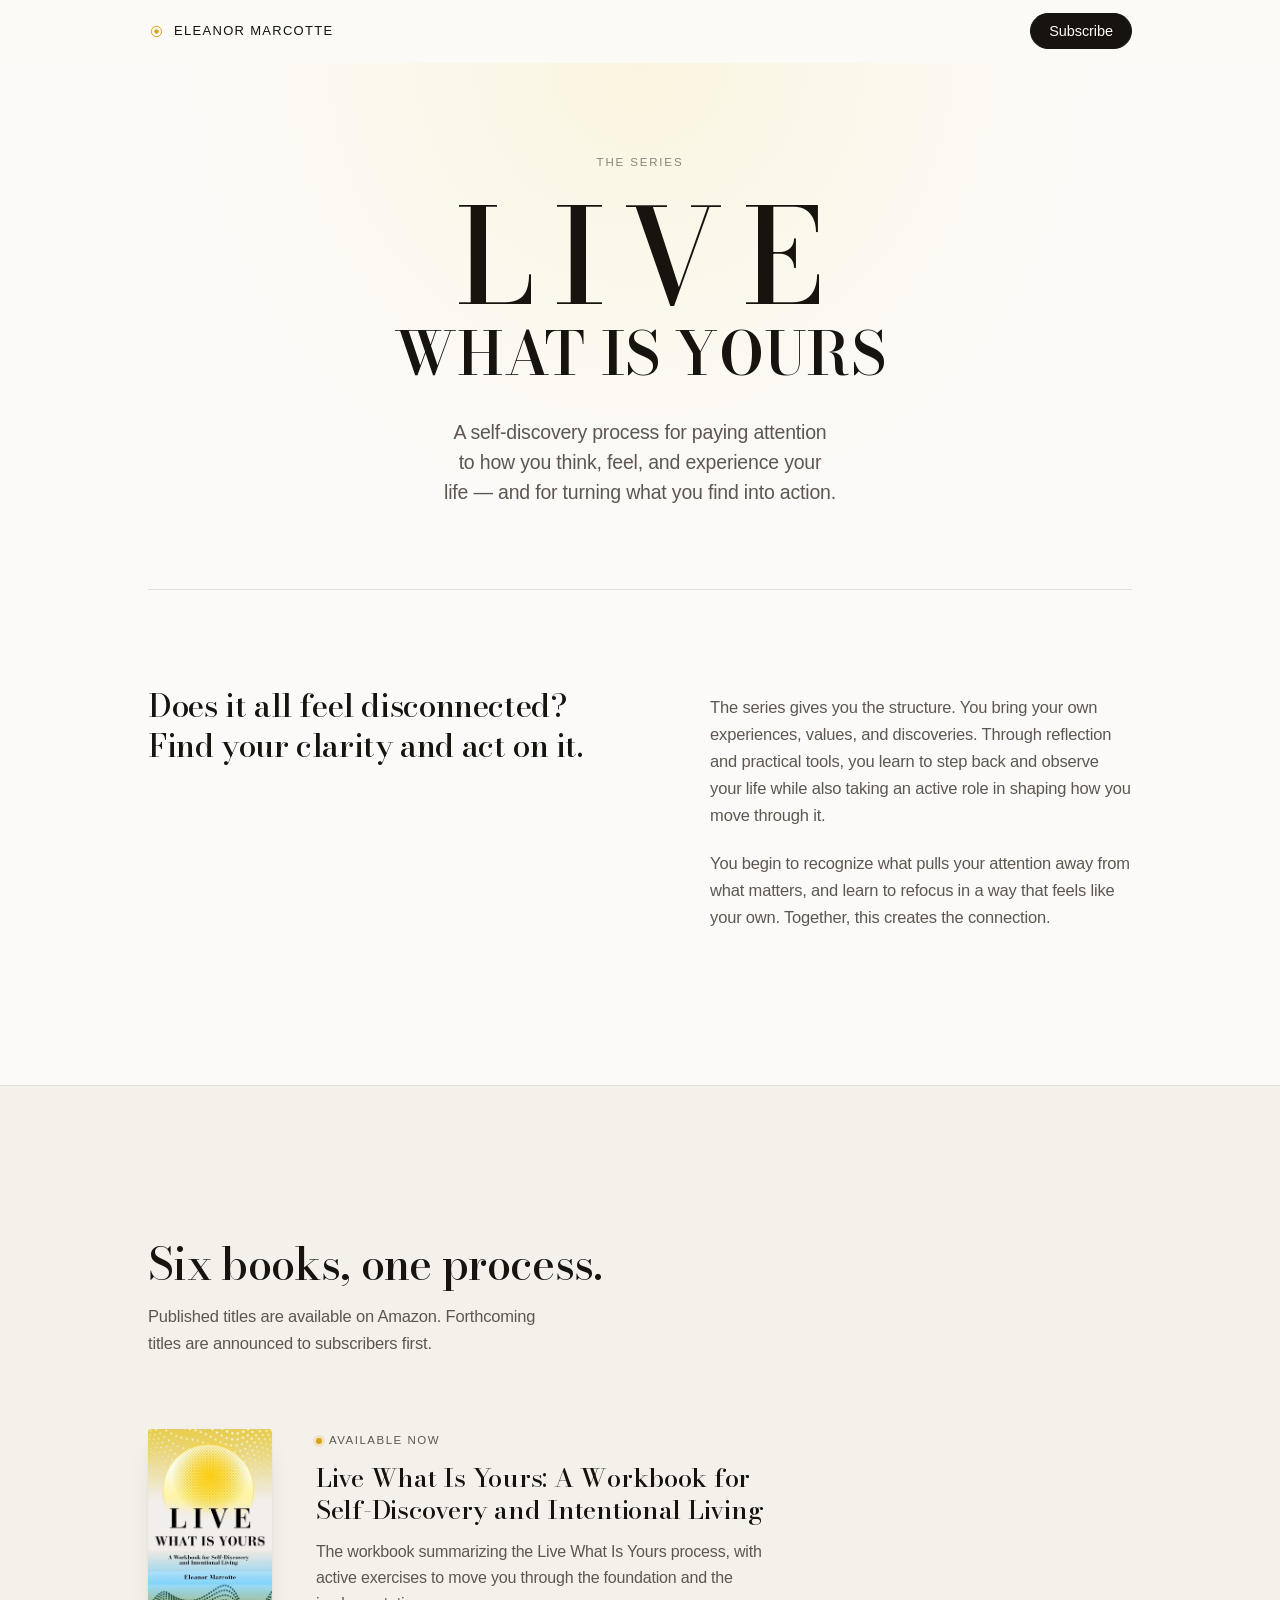
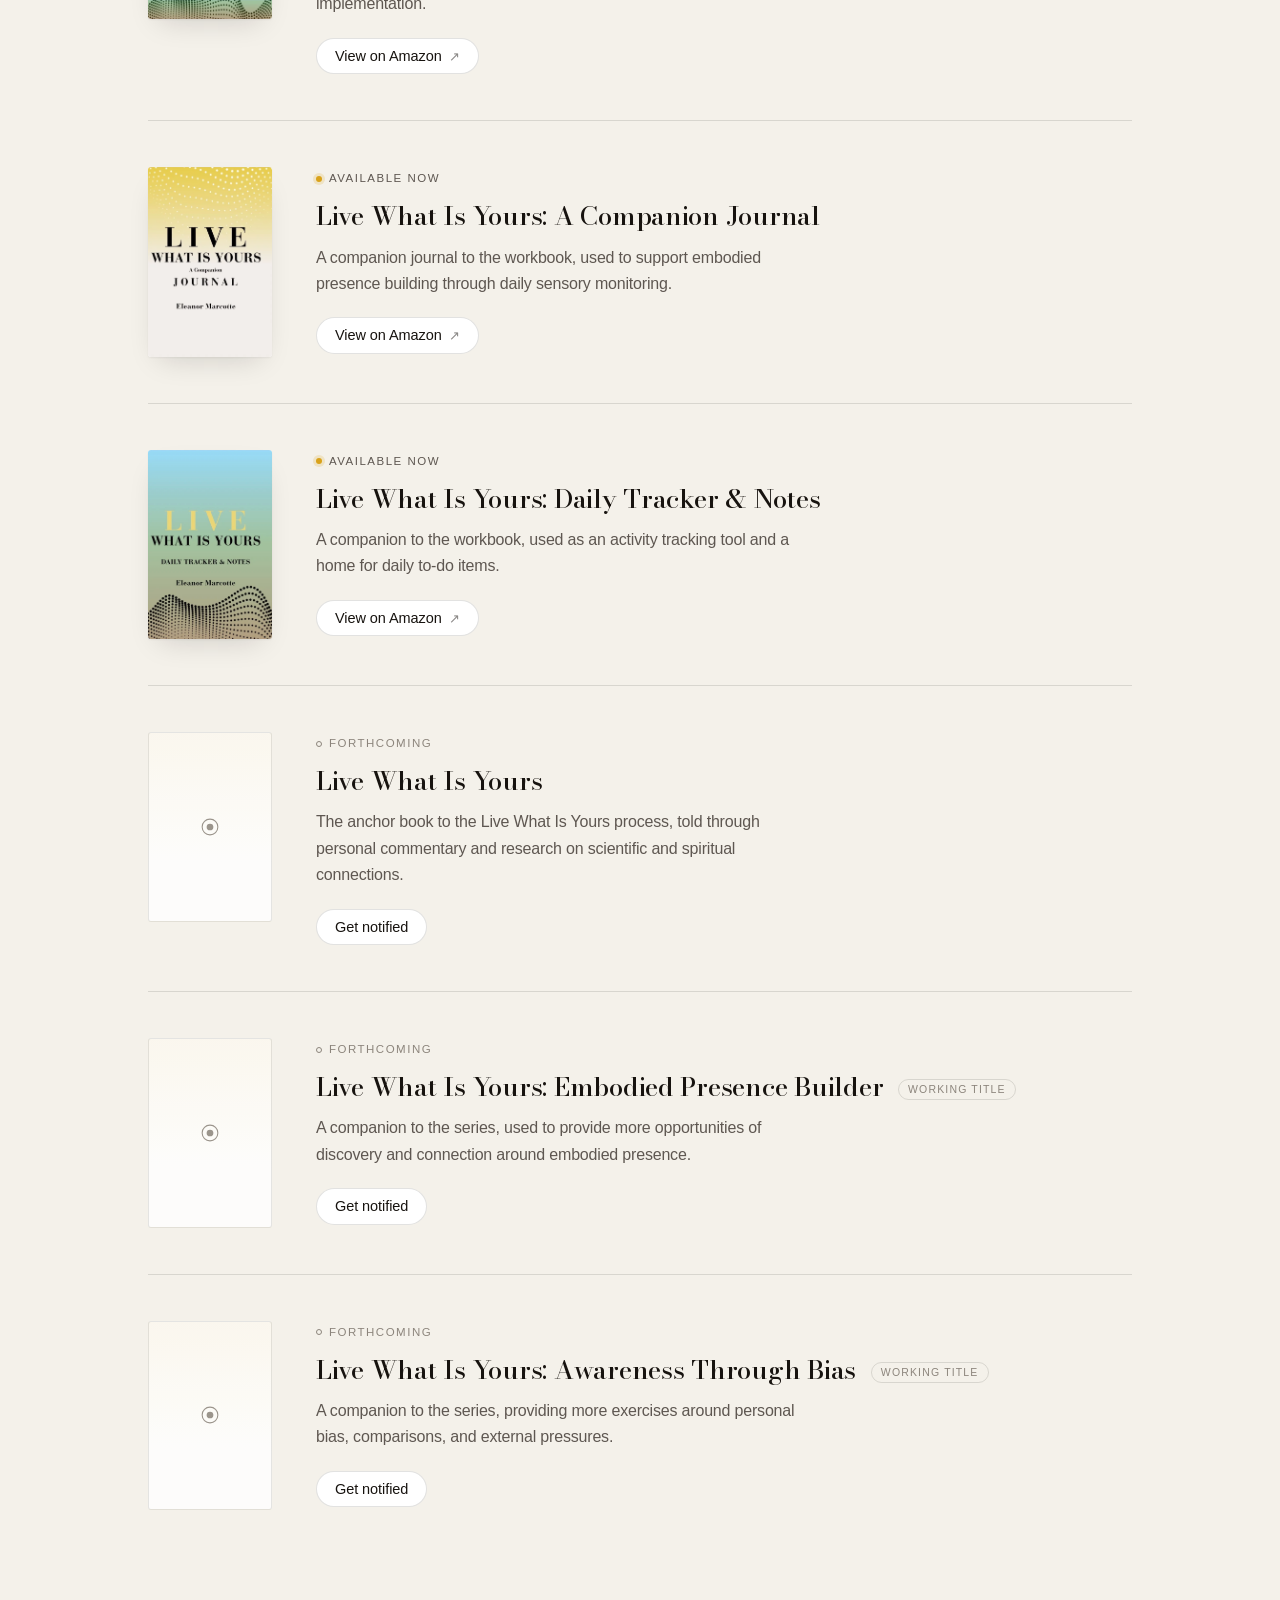
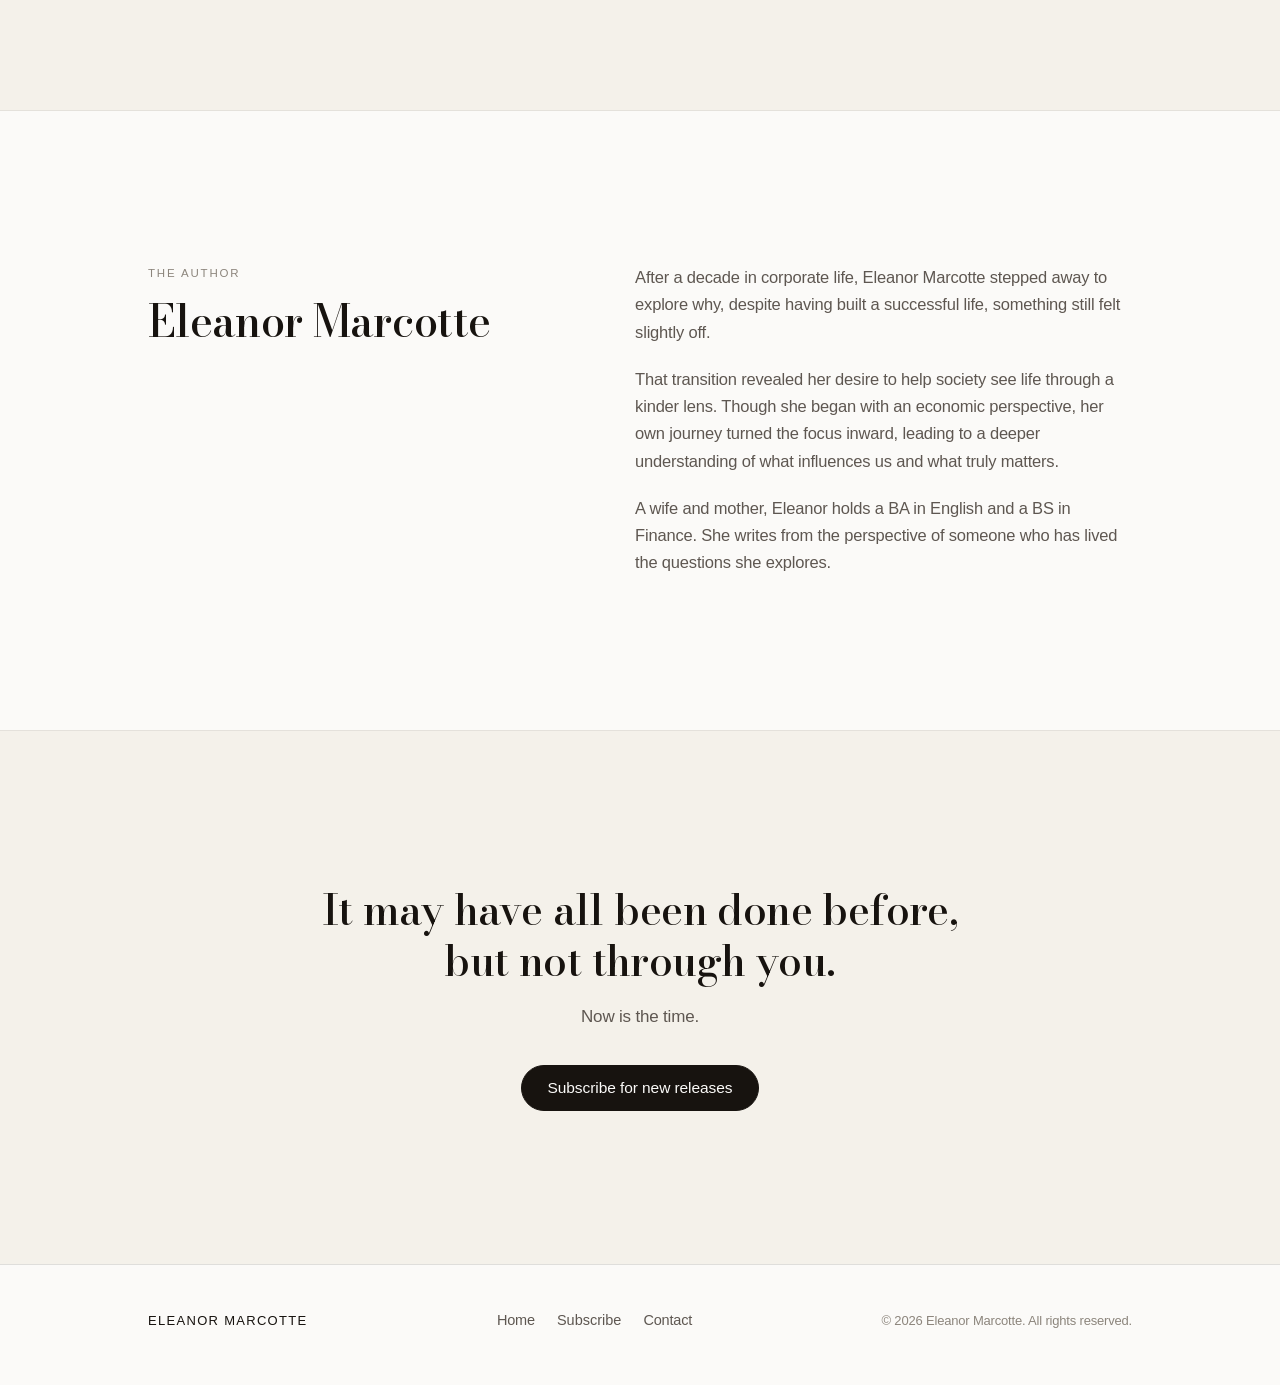
==== books.html @ 742af744 "Add files via upload" ====
<!DOCTYPE html>
<html lang="en">
<head>
<script>document.documentElement.classList.add('js');</script>
<meta charset="utf-8">
<meta name="viewport" content="width=device-width, initial-scale=1, viewport-fit=cover">
<title>Live What Is Yours — Eleanor Marcotte</title>
<meta name="description" content="Live What Is Yours is a self-discovery series by Eleanor Marcotte — a workbook, a companion journal, a daily tracker, and the books still to come.">
<link rel="canonical" href="https://example.com/books.html">

<meta property="og:type" content="book">
<meta property="og:title" content="Live What Is Yours — Eleanor Marcotte">
<meta property="og:description" content="A self-discovery series for paying attention to how you think, feel, and experience your life — and turning what you find into action.">
<meta property="og:image" content="assets/img/og.jpg">
<meta property="og:url" content="https://example.com/books.html">
<meta name="twitter:card" content="summary_large_image">

<link rel="icon" href="assets/img/favicon.svg" type="image/svg+xml">
<link rel="apple-touch-icon" href="assets/img/apple-touch-icon.png">
<meta name="theme-color" content="#FBFAF8" media="(prefers-color-scheme: light)">
<meta name="theme-color" content="#131211" media="(prefers-color-scheme: dark)">

<link rel="preload" href="assets/fonts/bodoni-moda-latin.woff2" as="font" type="font/woff2" crossorigin>
<link rel="stylesheet" href="assets/css/styles.css">
</head>
<body>

<a class="skip" href="#main">Skip to content</a>

<header class="site-header" id="siteHeader">
  <div class="wrap header-inner">
    <a class="brand" href="index.html">
      <span class="brand-mark" aria-hidden="true">
        <svg viewBox="0 0 24 24" fill="none"><circle cx="12" cy="12" r="7.25" stroke="currentColor" stroke-width="1.4"/><circle cx="12" cy="12" r="3.1" fill="currentColor"/></svg>
      </span>
      <span class="brand-name">Eleanor Marcotte</span>
    </a>
    <nav class="header-nav" aria-label="Primary">
      <button class="btn btn-sm btn-solid" type="button" data-subscribe-open>Subscribe</button>
    </nav>
  </div>
</header>

<main id="main">

  <!-- ───────────────────────── Series masthead ───────────────────────── -->
  <section class="series-head">
    <div class="wrap">
      <p class="eyebrow rise">The Series</p>

      <h1 class="wordmark rise" style="--d:.06s">
        <span class="wordmark-1">Live</span>
        <span class="wordmark-2">What Is Yours</span>
      </h1>

      <p class="lede rise" style="--d:.12s">
        A self-discovery process for paying attention to how you think, feel, and
        experience your life — and for turning what you find into action.
      </p>
    </div>
  </section>

  <!-- ───────────────────────── Statement ───────────────────────── -->
  <section class="statement">
    <div class="wrap">
      <div class="rule reveal" aria-hidden="true"></div>
      <p class="statement-lead reveal" style="--d:.06s">
        Does it all feel disconnected?<br>Find your clarity and act on it.
      </p>
      <div class="statement-body reveal" style="--d:.12s">
        <p>
          The series gives you the structure. You bring your own experiences, values,
          and discoveries. Through reflection and practical tools, you learn to step
          back and observe your life while also taking an active role in shaping how
          you move through it.
        </p>
        <p>
          You begin to recognize what pulls your attention away from what matters, and
          learn to refocus in a way that feels like your own. Together, this creates
          the connection.
        </p>
      </div>
    </div>
  </section>

  <!-- ───────────────────────── Books ───────────────────────── -->
  <section class="books" id="books" aria-labelledby="booksTitle">
    <div class="wrap">
      <header class="section-head reveal">
        <h2 class="section-title" id="booksTitle">Six books, one process.</h2>
        <p class="section-sub">Published titles are available on Amazon. Forthcoming titles are announced to subscribers first.</p>
      </header>

      <ol class="book-list">

        <!-- 1 — Workbook (published) -->
        <li class="book reveal">
          <picture class="book-cover">
            <source srcset="assets/img/workbook.webp" type="image/webp">
            <img src="assets/img/workbook.jpg" width="519" height="793" loading="lazy" decoding="async"
                 alt="Cover of Live What Is Yours: A Workbook for Self-Discovery and Intentional Living by Eleanor Marcotte">
          </picture>
          <div class="book-body">
            <p class="status status--live"><span class="dot" aria-hidden="true"></span>Available now</p>
            <h3 class="book-title">Live What Is Yours: A&nbsp;Workbook for Self-Discovery and Intentional Living</h3>
            <p class="book-desc">The workbook summarizing the Live What Is Yours process, with active exercises to move you through the foundation and the implementation.</p>
            <div class="book-actions">
              <!-- AMAZON-LINK: replace with the workbook's Amazon URL -->
              <a class="btn btn-outline btn-sm" href="https://www.amazon.com/dp/REPLACE_WITH_ASIN" target="_blank" rel="noopener">
                View on Amazon <span class="ext" aria-hidden="true">↗</span>
              </a>
            </div>
          </div>
        </li>

        <!-- 2 — Companion Journal (published) -->
        <li class="book reveal">
          <picture class="book-cover">
            <source srcset="assets/img/journal.webp" type="image/webp">
            <img src="assets/img/journal.jpg" width="519" height="793" loading="lazy" decoding="async"
                 alt="Cover of Live What Is Yours: A Companion Journal by Eleanor Marcotte">
          </picture>
          <div class="book-body">
            <p class="status status--live"><span class="dot" aria-hidden="true"></span>Available now</p>
            <h3 class="book-title">Live What Is Yours: A&nbsp;Companion Journal</h3>
            <p class="book-desc">A companion journal to the workbook, used to support embodied presence building through daily sensory monitoring.</p>
            <div class="book-actions">
              <!-- AMAZON-LINK: replace with the journal's Amazon URL -->
              <a class="btn btn-outline btn-sm" href="https://www.amazon.com/dp/REPLACE_WITH_ASIN" target="_blank" rel="noopener">
                View on Amazon <span class="ext" aria-hidden="true">↗</span>
              </a>
            </div>
          </div>
        </li>

        <!-- 3 — Daily Tracker & Notes (published) -->
        <li class="book reveal">
          <picture class="book-cover">
            <source srcset="assets/img/tracker.webp" type="image/webp">
            <img src="assets/img/tracker.jpg" width="519" height="793" loading="lazy" decoding="async"
                 alt="Cover of Live What Is Yours: Daily Tracker &amp; Notes by Eleanor Marcotte">
          </picture>
          <div class="book-body">
            <p class="status status--live"><span class="dot" aria-hidden="true"></span>Available now</p>
            <h3 class="book-title">Live What Is Yours: Daily Tracker &amp; Notes</h3>
            <p class="book-desc">A companion to the workbook, used as an activity tracking tool and a home for daily to-do items.</p>
            <div class="book-actions">
              <!-- AMAZON-LINK: replace with the tracker's Amazon URL -->
              <a class="btn btn-outline btn-sm" href="https://www.amazon.com/dp/REPLACE_WITH_ASIN" target="_blank" rel="noopener">
                View on Amazon <span class="ext" aria-hidden="true">↗</span>
              </a>
            </div>
          </div>
        </li>

        <!-- 4 — Anchor book (forthcoming) -->
        <li class="book reveal">
          <div class="book-cover book-cover--placeholder" aria-hidden="true">
            <svg viewBox="0 0 24 24" fill="none"><circle cx="12" cy="12" r="7.25" stroke="currentColor" stroke-width="1"/><circle cx="12" cy="12" r="3.1" fill="currentColor"/></svg>
          </div>
          <div class="book-body">
            <p class="status status--soon"><span class="dot" aria-hidden="true"></span>Forthcoming</p>
            <h3 class="book-title">Live What Is Yours</h3>
            <p class="book-desc">The anchor book to the Live What Is Yours process, told through personal commentary and research on scientific and spiritual connections.</p>
            <div class="book-actions">
              <button class="btn btn-outline btn-sm" type="button" data-subscribe-open>Get notified</button>
            </div>
          </div>
        </li>

        <!-- 5 — Embodied Presence Builder (forthcoming) -->
        <li class="book reveal">
          <div class="book-cover book-cover--placeholder" aria-hidden="true">
            <svg viewBox="0 0 24 24" fill="none"><circle cx="12" cy="12" r="7.25" stroke="currentColor" stroke-width="1"/><circle cx="12" cy="12" r="3.1" fill="currentColor"/></svg>
          </div>
          <div class="book-body">
            <p class="status status--soon"><span class="dot" aria-hidden="true"></span>Forthcoming</p>
            <h3 class="book-title">Live What Is Yours: Embodied Presence Builder <span class="tag">Working title</span></h3>
            <p class="book-desc">A companion to the series, used to provide more opportunities of discovery and connection around embodied presence.</p>
            <div class="book-actions">
              <button class="btn btn-outline btn-sm" type="button" data-subscribe-open>Get notified</button>
            </div>
          </div>
        </li>

        <!-- 6 — Awareness Through Bias (forthcoming) -->
        <li class="book reveal">
          <div class="book-cover book-cover--placeholder" aria-hidden="true">
            <svg viewBox="0 0 24 24" fill="none"><circle cx="12" cy="12" r="7.25" stroke="currentColor" stroke-width="1"/><circle cx="12" cy="12" r="3.1" fill="currentColor"/></svg>
          </div>
          <div class="book-body">
            <p class="status status--soon"><span class="dot" aria-hidden="true"></span>Forthcoming</p>
            <h3 class="book-title">Live What Is Yours: Awareness Through Bias <span class="tag">Working title</span></h3>
            <p class="book-desc">A companion to the series, providing more exercises around personal bias, comparisons, and external pressures.</p>
            <div class="book-actions">
              <button class="btn btn-outline btn-sm" type="button" data-subscribe-open>Get notified</button>
            </div>
          </div>
        </li>

      </ol>
    </div>
  </section>

  <!-- ───────────────────────── About ───────────────────────── -->
  <section class="about" aria-labelledby="aboutTitle">
    <div class="wrap">
      <div class="about-grid">
        <div class="about-label reveal">
          <p class="eyebrow">The Author</p>
          <h2 class="section-title" id="aboutTitle">Eleanor Marcotte</h2>
        </div>
        <div class="about-body reveal" style="--d:.06s">
          <p>
            After a decade in corporate life, Eleanor Marcotte stepped away to explore why,
            despite having built a successful life, something still felt slightly off.
          </p>
          <p>
            That transition revealed her desire to help society see life through a kinder lens.
            Though she began with an economic perspective, her own journey turned the focus
            inward, leading to a deeper understanding of what influences us and what truly matters.
          </p>
          <p>
            A wife and mother, Eleanor holds a BA in English and a BS in Finance. She writes from
            the perspective of someone who has lived the questions she explores.
          </p>
        </div>
      </div>
    </div>
  </section>

  <!-- ───────────────────────── Closing ───────────────────────── -->
  <section class="closing">
    <div class="wrap">
      <p class="closing-quote reveal">
        It may have all been done before,<br>but not through you.
      </p>
      <p class="closing-sub reveal" style="--d:.06s">Now is the time.</p>
      <div class="reveal" style="--d:.12s">
        <button class="btn btn-solid" type="button" data-subscribe-open>Subscribe for new releases</button>
      </div>
    </div>
  </section>
</main>

<footer class="site-footer">
  <div class="wrap footer-inner">
    <p class="footer-brand">Eleanor&nbsp;Marcotte</p>
    <nav class="footer-nav" aria-label="Footer">
      <a href="index.html">Home</a>
      <button type="button" data-subscribe-open>Subscribe</button>
      <!-- CONTACT: replace with the real address, or delete this line -->
      <a href="mailto:hello@eleanormarcotte.com">Contact</a>
    </nav>
    <p class="footer-legal">© <span data-year>2026</span> Eleanor Marcotte. All rights reserved.</p>
  </div>
</footer>

<!-- ───────────────────────── Subscribe dialog ───────────────────────── -->
<dialog class="modal" id="subscribeModal" aria-labelledby="subTitle">
  <div class="modal-card">
    <button class="modal-close" type="button" data-subscribe-close aria-label="Close">
      <svg viewBox="0 0 24 24" fill="none" aria-hidden="true"><path d="M6 6l12 12M18 6L6 18" stroke="currentColor" stroke-width="1.5" stroke-linecap="round"/></svg>
    </button>

    <div class="modal-body" data-state="form">
      <span class="modal-mark" aria-hidden="true">
        <svg viewBox="0 0 24 24" fill="none"><circle cx="12" cy="12" r="7.25" stroke="currentColor" stroke-width="1.2"/><circle cx="12" cy="12" r="3.1" fill="currentColor"/></svg>
      </span>
      <h2 class="modal-title" id="subTitle">Stay close to the work.</h2>
      <p class="modal-text">Occasional notes on new releases. Nothing else.</p>

      <form class="sub-form" id="subForm" novalidate>
        <label class="sr-only" for="subEmail">Email address</label>
        <input class="field" id="subEmail" name="email" type="email" inputmode="email"
               autocomplete="email" placeholder="you@example.com" required>
        <!-- honeypot -->
        <input class="hp" type="text" name="_gotcha" tabindex="-1" autocomplete="off" aria-hidden="true">
        <button class="btn btn-solid btn-block" type="submit" id="subSubmit">Subscribe</button>
        <p class="form-msg" id="subMsg" role="status" aria-live="polite"></p>
      </form>

      <p class="modal-fine">Unsubscribe anytime. Your address is never shared.</p>
    </div>

    <div class="modal-done" data-state="done" hidden>
      <span class="modal-mark modal-mark--done" aria-hidden="true">
        <svg viewBox="0 0 24 24" fill="none"><path d="M5 12.5l4.5 4.5L19 7.5" stroke="currentColor" stroke-width="1.6" stroke-linecap="round" stroke-linejoin="round"/></svg>
      </span>
      <h2 class="modal-title">You're on the list.</h2>
      <p class="modal-text">Thank you. You'll hear from Eleanor when there's something worth saying.</p>
      <button class="btn btn-ghost btn-block" type="button" data-subscribe-close>Close</button>
    </div>
  </div>
</dialog>

<script src="assets/js/main.js" defer></script>
</body>
</html>
---- assets/css/styles.css ----
/* ==========================================================================
   Eleanor Marcotte — Live What Is Yours
   ========================================================================== */

/* Bodoni Moda (variable, opsz 6–96 / wght 400–900) — self-hosted.
   Source: Google Fonts, SIL Open Font License 1.1. */
@font-face{
  font-family:"Bodoni Moda";
  font-style:normal;
  font-weight:400 600;
  font-display:swap;
  src:url("../fonts/bodoni-moda-latin.woff2") format("woff2");
  unicode-range:U+0000-00FF,U+0131,U+0152-0153,U+02BB-02BC,U+02C6,U+02DA,U+02DC,
                U+0304,U+0308,U+0329,U+2000-206F,U+20AC,U+2122,U+2191,U+2193,
                U+2212,U+2215,U+FEFF,U+FFFD;
}
@font-face{
  font-family:"Bodoni Moda";
  font-style:normal;
  font-weight:400 600;
  font-display:swap;
  src:url("../fonts/bodoni-moda-latin-ext.woff2") format("woff2");
  unicode-range:U+0100-02BA,U+02BD-02C5,U+02C7-02CC,U+02CE-02D7,U+02DD-02FF,
                U+0304,U+0308,U+0329,U+1D00-1DBF,U+1E00-1E9F,U+1EF2-1EFF,U+2020,
                U+20A0-20AB,U+20AD-20C0,U+2113,U+2C60-2C7F,U+A720-A7FF;
}

:root{
  --paper:      #FBFAF8;
  --paper-2:    #F4F1EA;
  --surface:    #FFFFFF;
  --ink:        #17130F;
  --ink-2:      #5E5751;
  --ink-3:      #8C857C;
  --line:       rgba(23,19,15,.12);
  --line-soft:  rgba(23,19,15,.07);
  --sun:        #D9A21A;   /* UI accent — darkened for contrast on cream */
  --sun-core:   #FECC06;   /* the bright yellow at the centre of the cover's sun */
  --sun-soft:   #F2DFA6;
  --horizon:    rgba(23,19,15,.32);
  --shadow:     0 1px 2px rgba(23,19,15,.05), 0 12px 28px -12px rgba(23,19,15,.18);
  --shadow-lg:  0 1px 2px rgba(23,19,15,.06), 0 28px 60px -20px rgba(23,19,15,.30);

  --serif: "Bodoni Moda", "Didot", "Bodoni MT", "Playfair Display", Georgia, serif;
  --sans: -apple-system, BlinkMacSystemFont, "SF Pro Text", "Segoe UI", Inter,
          Roboto, "Helvetica Neue", Arial, sans-serif;

  --wrap: 1080px;
  --gut: clamp(22px, 5vw, 48px);
  --sec: clamp(84px, 12vw, 164px);
  --ease: cubic-bezier(.22,.61,.36,1);

  color-scheme: light;
}

@media (prefers-color-scheme: dark){
  :root{
    --paper:     #131211;
    --paper-2:   #1A1817;
    --surface:   #1C1A18;
    --ink:       #F3EFE9;
    --ink-2:     #ADA69D;
    --ink-3:     #837B72;
    --line:      rgba(243,239,233,.14);
    --line-soft: rgba(243,239,233,.08);
    --sun:       #EAC15C;
    --sun-core:  #FECC06;
    --sun-soft:  #4A3E22;
    --horizon:   rgba(243,239,233,.30);
    --shadow:    0 1px 2px rgba(0,0,0,.5), 0 12px 28px -12px rgba(0,0,0,.7);
    --shadow-lg: 0 1px 2px rgba(0,0,0,.5), 0 28px 60px -20px rgba(0,0,0,.8);
    color-scheme: dark;
  }
}

/* ── Base ────────────────────────────────────────────────────────────── */

*,*::before,*::after{ box-sizing:border-box; }

html{
  -webkit-text-size-adjust:100%;
  scroll-behavior:smooth;
}

:target,
section[id]{ scroll-margin-top:86px; }

body{
  margin:0;
  background:var(--paper);
  color:var(--ink);
  font-family:var(--sans);
  font-size:17px;
  line-height:1.65;
  letter-spacing:-.011em;
  -webkit-font-smoothing:antialiased;
  -moz-osx-font-smoothing:grayscale;
  text-rendering:optimizeLegibility;
}

h1,h2,h3{ margin:0; font-weight:500; }
p{ margin:0; }
img,svg{ display:block; max-width:100%; }
button{ font:inherit; color:inherit; }

::selection{ background:var(--sun-soft); color:var(--ink); }

a{ color:inherit; }

:where(a,button,input,[tabindex]):focus-visible{
  outline:2px solid var(--ink);
  outline-offset:3px;
  border-radius:6px;
}

.sr-only{
  position:absolute; width:1px; height:1px; padding:0; margin:-1px;
  overflow:hidden; clip:rect(0 0 0 0); white-space:nowrap; border:0;
}

.skip{
  position:absolute; left:-9999px; top:0; z-index:100;
  background:var(--ink); color:var(--paper);
  padding:12px 18px; border-radius:0 0 10px 0; text-decoration:none;
  font-size:14px;
}
.skip:focus{ left:0; }

.wrap{
  width:100%;
  max-width:var(--wrap);
  margin-inline:auto;
  padding-inline:var(--gut);
}

/* ── Shared type ─────────────────────────────────────────────────────── */

/* Bodoni Moda is a variable face. Left on `auto`, its optical-size axis makes
   hairlines vanish at display sizes; pinning opsz keeps the stems as solid as
   they are on the printed covers. */
.wordmark,
.home-name,
.section-title,
.statement-lead,
.book-title,
.closing-quote,
.modal-title{
  font-optical-sizing:none;
  font-variation-settings:"opsz" 16, "wght" 500;
}
.home-name{ font-variation-settings:"opsz" 16, "wght" 600; }
.wordmark-1{ font-variation-settings:"opsz" 16, "wght" 500; }
.wordmark-2{ font-variation-settings:"opsz" 16, "wght" 600; }
.book-title{ font-variation-settings:"opsz" 15, "wght" 500; }

.eyebrow{
  font-size:11.5px;
  letter-spacing:.16em;
  text-transform:uppercase;
  color:var(--ink-3);
  font-weight:500;
}

.section-title{
  font-family:var(--serif);
  font-size:clamp(28px, 4.4vw, 44px);
  line-height:1.12;
  letter-spacing:-.015em;
  font-weight:500;
  margin-top:14px;
}
.section-title:first-child{ margin-top:0; }

.section-sub{
  margin-top:14px;
  color:var(--ink-2);
  max-width:46ch;
  font-size:16.5px;
}

.rule{
  height:1px;
  background:var(--line);
  width:100%;
}

/* ── Buttons ─────────────────────────────────────────────────────────── */

.btn{
  --btn-pad: 14px 26px;
  display:inline-flex;
  align-items:center;
  justify-content:center;
  gap:.5em;
  padding:var(--btn-pad);
  border-radius:999px;
  border:1px solid transparent;
  font-size:15.5px;
  font-weight:500;
  letter-spacing:-.005em;
  line-height:1;
  text-decoration:none;
  cursor:pointer;
  white-space:nowrap;
  background:transparent;
  transition:background .22s var(--ease), color .22s var(--ease),
             border-color .22s var(--ease), transform .22s var(--ease),
             opacity .22s var(--ease);
}
.btn:active{ transform:scale(.978); }

.btn-sm{ --btn-pad: 10px 18px; font-size:14.5px; }
.btn-block{ width:100%; }

.btn-solid{
  background:var(--ink);
  color:var(--paper);
  border-color:var(--ink);
}
.btn-solid:hover{ opacity:.84; }

.btn-ghost{
  color:var(--ink);
  border-color:var(--line);
}
.btn-ghost:hover{ border-color:var(--ink); background:var(--line-soft); }

.btn-outline{
  color:var(--ink);
  border-color:var(--line);
  background:var(--surface);
}
.btn-outline:hover{ border-color:var(--ink); }

.ext{ font-size:.9em; opacity:.5; transition:transform .22s var(--ease); }
.btn-outline:hover .ext{ transform:translate(1px,-1px); opacity:.8; }

/* ── Header ──────────────────────────────────────────────────────────── */

.site-header{
  position:sticky;
  top:0;
  z-index:50;
  background:color-mix(in srgb, var(--paper) 78%, transparent);
  -webkit-backdrop-filter:saturate(180%) blur(20px);
  backdrop-filter:saturate(180%) blur(20px);
  border-bottom:1px solid transparent;
  transition:border-color .3s var(--ease), background .3s var(--ease);
}
.site-header.is-scrolled{ border-bottom-color:var(--line); }

.header-inner{
  height:62px;
  display:flex;
  align-items:center;
  justify-content:space-between;
  gap:18px;
}

.brand{
  display:inline-flex;
  align-items:center;
  gap:9px;
  text-decoration:none;
  color:var(--ink);
}
.brand-mark{ color:var(--sun); width:17px; height:17px; flex:none; }
.brand-mark svg{ width:100%; height:100%; }
.brand-name{
  font-size:13px;
  letter-spacing:.1em;
  text-transform:uppercase;
  font-weight:500;
  white-space:nowrap;
}

.header-nav{
  display:flex;
  align-items:center;
  gap:clamp(14px, 3vw, 28px);
}
.nav-link{
  font-size:14.5px;
  color:var(--ink-2);
  text-decoration:none;
  transition:color .2s var(--ease);
}
.nav-link:hover{ color:var(--ink); }

@media (max-width:479px){
  .header-inner{ height:58px; }
  .brand-name{ font-size:11.5px; letter-spacing:.07em; }
  .brand-mark{ width:15px; height:15px; }
  .header-nav{ gap:14px; }
  .nav-link{ font-size:13.5px; }
  .header-nav .btn-sm{ --btn-pad:9px 15px; font-size:13.5px; }
}

@media (max-width:359px){
  .header-nav .nav-link{ display:none; }   /* the hero CTA still reaches Books */
}

/* ── Home ────────────────────────────────────────────────────────────── */

.page-home,
html:has(.home) body{
  min-height:100svh;
  display:flex;
  flex-direction:column;
}
.home{
  flex:1;
  display:grid;
  place-items:center;
  padding-block: clamp(48px, 9vh, 104px) clamp(44px, 8vh, 92px);
  text-align:center;
}

.home-inner{
  /* the sun is capped by viewport height so the whole page holds on a laptop */
  --sun-size: min(clamp(230px, 40vw, 400px), 42vh);
  display:flex;
  flex-direction:column;
  align-items:center;
}

/* The sun rises from behind a horizon line. The line is the land: it clips the
   disc, so the sun never reaches the name below it. */
.sunrise{
  width:min(720px, 100%);
  display:flex;
  flex-direction:column;
  align-items:center;
}

.sunrise-window{
  position:relative;
  width:100%;
  height:calc(var(--sun-size) * .74);
  overflow:hidden;
  display:flex;
  justify-content:center;
}

.sun{
  width:var(--sun-size);
  height:var(--sun-size);
  flex:none;
  animation:sunrise 1.85s cubic-bezier(.16,.7,.24,1) .16s both;
}
.sun-svg{ width:100%; height:100%; }

/* Atmosphere: the disc thins into the ground as it nears the land. */
.sunrise-window::after{
  content:"";
  position:absolute;
  inset:0;                 /* full-height, so the overlay has no visible edge */
  background:linear-gradient(to bottom,
    transparent 58%,
    color-mix(in srgb, var(--paper) 34%, transparent) 82%,
    color-mix(in srgb, var(--paper) 78%, transparent) 100%);
  pointer-events:none;
}

.horizon{
  position:relative;
  width:100%;
  height:1px;
  background:linear-gradient(to right,
    transparent 0%,
    var(--horizon) 16%,
    var(--horizon) 84%,
    transparent 100%);
  animation:horizonIn 1s var(--ease) both;
}

/* Light spilling onto the land as the sun clears it. */
.horizon::after{
  content:"";
  position:absolute;
  left:50%; top:0;
  width:calc(var(--sun-size) * 1.25);
  height:calc(var(--sun-size) * .3);
  transform:translateX(-50%);
  background:radial-gradient(ellipse at 50% 0%,
    color-mix(in srgb, var(--sun-core) 20%, transparent) 0%,
    transparent 72%);
  pointer-events:none;
  animation:glowIn 1.5s var(--ease) .5s both;
}

@keyframes sunrise{
  from{ transform:translateY(54%); opacity:0; }
  30%{ opacity:1; }
  to{ transform:translateY(0); opacity:1; }
}
@keyframes horizonIn{
  from{ transform:scaleX(.24); opacity:0; }
}
@keyframes glowIn{
  from{ opacity:0; }
}

@media (prefers-color-scheme: dark){
  :root:not([data-theme="light"]) .sun-halo{ opacity:.55; }
}

.home-name{
  margin-top:clamp(26px, 4.4vh, 46px);
  font-family:var(--serif);
  font-size:clamp(38px, 8.4vw, 86px);
  line-height:1.02;
  letter-spacing:-.018em;
  text-wrap:balance;
}

.home-actions{
  margin-top:clamp(30px, 4.6vh, 44px);
  display:flex;
  flex-wrap:wrap;
  gap:12px;
  justify-content:center;
}

.home-note{
  margin-top:clamp(18px, 2.6vh, 24px);
  font-size:12.5px;
  letter-spacing:.1em;
  text-transform:uppercase;
  color:var(--ink-3);
}

/* ── Series masthead (books page) ────────────────────────────────────── */

.series-head{
  padding-block: clamp(56px, 10vh, 104px) clamp(52px, 9vh, 96px);
  text-align:center;
  position:relative;
  overflow:hidden;
}
.series-head::before{
  content:"";
  position:absolute;
  top:-44vmax; left:50%;
  width:88vmax; height:88vmax;
  transform:translateX(-50%);
  background:radial-gradient(circle at 50% 50%,
             color-mix(in srgb, var(--sun-core) 10%, transparent) 0%,
             transparent 58%);
  pointer-events:none;
  z-index:-1;
}

.wordmark{
  margin-top:22px;
  font-family:var(--serif);
  font-weight:400;
  line-height:.94;
  color:var(--ink);
}
.wordmark-1,
.wordmark-2{ display:block; }

.wordmark-1{
  font-size:clamp(56px, 13.5vw, 132px);
  letter-spacing:.14em;
  text-indent:.14em;   /* balance the trailing tracking */
  text-transform:uppercase;
}
.wordmark-2{
  font-size:clamp(25px, 6.05vw, 59px);
  letter-spacing:.005em;
  text-transform:uppercase;
  font-weight:500;
  margin-top:.16em;
}

.lede{
  margin:34px auto 0;
  max-width:39ch;
  font-size:clamp(17px, 2vw, 19.5px);
  line-height:1.55;
  color:var(--ink-2);
  text-wrap:balance;
}

/* ── Statement ───────────────────────────────────────────────────────── */

.statement{ padding-block:0 var(--sec); }

.statement .rule{ margin-bottom:clamp(56px, 9vw, 96px); }

.statement-lead{
  font-family:var(--serif);
  font-size:clamp(24px, 3.1vw, 32px);
  line-height:1.26;
  letter-spacing:-.012em;
  max-width:26ch;
  text-wrap:balance;
}

.statement-body{
  margin-top:34px;
  display:grid;
  gap:20px;
  max-width:60ch;
  color:var(--ink-2);
  font-size:16.5px;
}

@media (min-width:820px){
  .statement .wrap{
    display:grid;
    grid-template-columns:1.12fr 1fr;
    column-gap:clamp(40px, 7vw, 96px);
    align-items:start;
  }
  .statement .rule{ grid-column:1 / -1; }
  .statement-body{ margin-top:8px; }
}

/* ── Books ───────────────────────────────────────────────────────────── */

.books{
  padding-block:var(--sec);
  background:var(--paper-2);
  border-block:1px solid var(--line-soft);
}

.section-head{ max-width:52ch; }

.book-list{
  list-style:none;
  margin:clamp(44px, 7vw, 72px) 0 0;
  padding:0;
}

.book{
  display:grid;
  grid-template-columns:124px minmax(0,1fr);
  column-gap:clamp(24px, 4vw, 44px);
  align-items:start;
  padding-block:clamp(30px, 4.6vw, 46px);
  border-top:1px solid var(--line);
}
.book:first-child{ border-top:0; padding-top:0; }

.book-cover{
  display:block;
  width:100%;
  aspect-ratio:519 / 793;
  border-radius:3px;
  overflow:hidden;
  background:var(--surface);
  box-shadow:var(--shadow);
  transition:transform .45s var(--ease), box-shadow .45s var(--ease);
}
.book-cover img{
  width:100%; height:100%;
  object-fit:cover;
}
.book:hover .book-cover:not(.book-cover--placeholder){
  transform:translateY(-4px);
  box-shadow:var(--shadow-lg);
}

.book-cover--placeholder{
  display:grid;
  place-items:center;
  background:
    linear-gradient(180deg,
      color-mix(in srgb, var(--sun) 7%, var(--surface)) 0%,
      var(--surface) 70%);
  border:1px solid var(--line);
  box-shadow:none;
  color:var(--ink-3);
  opacity:.85;
}
.book-cover--placeholder svg{ width:26px; height:26px; }

.book-body{ padding-top:2px; }

.status{
  display:flex;
  align-items:center;
  gap:7px;
  font-size:11.5px;
  letter-spacing:.13em;
  text-transform:uppercase;
  font-weight:500;
  color:var(--ink-3);
}
.status .dot{
  width:6px; height:6px;
  border-radius:50%;
  flex:none;
}
.status--live{ color:var(--ink-2); }
.status--live .dot{ background:var(--sun); box-shadow:0 0 0 3px color-mix(in srgb, var(--sun) 18%, transparent); }
.status--soon .dot{ border:1px solid currentColor; }

.book-title{
  margin-top:12px;
  font-family:var(--serif);
  font-size:clamp(20px, 2.5vw, 26px);
  line-height:1.24;
  letter-spacing:-.01em;
  font-weight:500;
  text-wrap:balance;
}

.tag{
  display:inline-block;
  vertical-align:.28em;
  margin-left:8px;
  font-family:var(--sans);
  font-size:10.5px;
  letter-spacing:.11em;
  text-transform:uppercase;
  font-weight:500;
  color:var(--ink-3);
  border:1px solid var(--line);
  border-radius:999px;
  padding:3px 9px;
  white-space:nowrap;
}

.book-desc{
  margin-top:12px;
  color:var(--ink-2);
  font-size:16px;
  max-width:54ch;
}

.book-actions{ margin-top:20px; }

@media (max-width:719px){
  .book{
    grid-template-columns:100px minmax(0,1fr);
    column-gap:22px;
  }
  .book-title{ font-size:19.5px; }
  .book-desc{ font-size:15.5px; }
}

/* Below this the two columns squeeze the title into a ribbon — stack instead. */
@media (max-width:559px){
  .book{ grid-template-columns:minmax(0,1fr); }
  .book-cover{ width:100px; margin-bottom:20px; }
  .book-title{ font-size:21px; }
  .tag{
    display:block;
    margin-left:0;
    margin-top:10px;
    width:max-content;
    vertical-align:baseline;
  }
}

/* ── About ───────────────────────────────────────────────────────────── */

.about{ padding-block:var(--sec); }

.about-grid{ display:grid; gap:34px; }

.about-body{
  display:grid;
  gap:20px;
  color:var(--ink-2);
  font-size:16.5px;
  max-width:58ch;
}

@media (min-width:820px){
  .about-grid{
    grid-template-columns:1fr 1.25fr;
    column-gap:clamp(40px, 7vw, 96px);
    align-items:start;
  }
  .about-label .section-title{ margin-top:14px; }
}

/* ── Closing ─────────────────────────────────────────────────────────── */

.closing{
  padding-block:var(--sec);
  text-align:center;
  border-top:1px solid var(--line-soft);
  background:var(--paper-2);
}

.closing-quote{
  font-family:var(--serif);
  font-size:clamp(26px, 4.2vw, 42px);
  line-height:1.22;
  letter-spacing:-.014em;
  text-wrap:balance;
}
.closing-sub{
  margin-top:16px;
  color:var(--ink-2);
  font-size:17px;
}
.closing .btn{ margin-top:34px; }

/* ── Footer ──────────────────────────────────────────────────────────── */

.site-footer{
  padding-block:44px 52px;
  border-top:1px solid var(--line);
}

.footer-inner{
  display:flex;
  flex-wrap:wrap;
  align-items:center;
  justify-content:space-between;
  gap:18px 28px;
}

.footer-brand{
  font-size:13px;
  letter-spacing:.1em;
  text-transform:uppercase;
  font-weight:500;
}

.footer-nav{
  display:flex;
  flex-wrap:wrap;
  gap:22px;
}
.footer-nav a,
.footer-nav button{
  font-size:14.5px;
  color:var(--ink-2);
  text-decoration:none;
  background:none;
  border:0;
  padding:0;
  cursor:pointer;
  transition:color .2s var(--ease);
}
.footer-nav a:hover,
.footer-nav button:hover{ color:var(--ink); }

.footer-legal{
  font-size:13px;
  color:var(--ink-3);
  width:100%;
  order:3;
}

@media (min-width:720px){
  .footer-legal{ width:auto; order:0; }
}

/* ── Modal ───────────────────────────────────────────────────────────── */

.modal{
  padding:0;
  border:0;
  background:transparent;
  max-width:min(440px, calc(100vw - 32px));
  width:100%;
  margin:auto;
  color:var(--ink);
  overflow:visible;
}
.modal::backdrop{
  background:rgba(23,19,15,.36);
  -webkit-backdrop-filter:blur(6px);
  backdrop-filter:blur(6px);
}
@media (prefers-color-scheme: dark){
  .modal::backdrop{ background:rgba(0,0,0,.6); }
}

.modal[open]{ animation:modalIn .34s var(--ease) both; }
.modal[open]::backdrop{ animation:fadeIn .34s var(--ease) both; }
.modal.is-closing{ animation:modalOut .2s var(--ease) both; }
.modal.is-closing::backdrop{ animation:fadeOut .2s var(--ease) both; }

@keyframes modalIn{ from{ opacity:0; transform:translateY(12px) scale(.975); } to{ opacity:1; transform:none; } }
@keyframes modalOut{ to{ opacity:0; transform:translateY(6px) scale(.985); } }
@keyframes fadeIn{ from{ opacity:0; } }
@keyframes fadeOut{ to{ opacity:0; } }

.modal-card{
  position:relative;
  background:var(--surface);
  border:1px solid var(--line-soft);
  border-radius:20px;
  padding:clamp(30px, 6vw, 40px) clamp(24px, 5vw, 36px) clamp(26px, 5vw, 32px);
  box-shadow:var(--shadow-lg);
  text-align:center;
}

.modal-close{
  position:absolute;
  top:12px; right:12px;
  width:34px; height:34px;
  display:grid; place-items:center;
  border:0;
  border-radius:50%;
  background:transparent;
  color:var(--ink-3);
  cursor:pointer;
  transition:background .2s var(--ease), color .2s var(--ease);
}
.modal-close svg{ width:17px; height:17px; }
.modal-close:hover{ background:var(--line-soft); color:var(--ink); }

.modal-mark{
  display:grid;
  place-items:center;
  width:40px; height:40px;
  margin:0 auto 18px;
  border-radius:50%;
  background:color-mix(in srgb, var(--sun) 16%, transparent);
  color:var(--sun);
}
.modal-mark svg{ width:21px; height:21px; }
.modal-mark--done{ color:var(--sun); }

.modal-title{
  font-family:var(--serif);
  font-size:clamp(23px, 5vw, 28px);
  line-height:1.18;
  letter-spacing:-.014em;
  font-weight:500;
}

.modal-text{
  margin-top:12px;
  color:var(--ink-2);
  font-size:15.5px;
  max-width:32ch;
  margin-inline:auto;
}

.sub-form{
  margin-top:24px;
  display:grid;
  gap:10px;
}

.field{
  width:100%;
  padding:14px 16px;
  font:inherit;
  font-size:16px;               /* avoids iOS zoom-on-focus */
  color:var(--ink);
  background:var(--paper);
  border:1px solid var(--line);
  border-radius:12px;
  text-align:center;
  transition:border-color .2s var(--ease), background .2s var(--ease);
}
.field::placeholder{ color:var(--ink-3); }
.field:focus{ outline:none; border-color:var(--ink); background:var(--surface); }
.field:focus-visible{ outline:none; }
.field[aria-invalid="true"]{ border-color:#C0392B; }

.hp{
  position:absolute !important;
  left:-9999px;
  width:1px; height:1px;
  opacity:0;
}

.form-msg{
  font-size:13.5px;
  color:var(--ink-3);
  min-height:1.2em;
  line-height:1.4;
}
.form-msg.is-error{ color:#C0392B; }
@media (prefers-color-scheme: dark){
  .form-msg.is-error{ color:#E8796B; }
}
.form-msg.is-setup{
  color:var(--ink-2);
  background:color-mix(in srgb, var(--sun) 14%, transparent);
  border-radius:10px;
  padding:9px 12px;
}

.modal-fine{
  margin-top:16px;
  font-size:12.5px;
  color:var(--ink-3);
}

.modal-done .btn{ margin-top:24px; }

.btn[aria-busy="true"]{ opacity:.6; pointer-events:none; }

/* ── Motion ──────────────────────────────────────────────────────────── */

/* Above-the-fold content animates on load and rests visible — never parked
   waiting on a scroll observer. */
.rise{
  animation:rise .78s var(--ease) both;
  animation-delay:var(--d, 0s);
}
@keyframes rise{
  from{ opacity:0; transform:translateY(12px); }
}

/* Below-the-fold sections reveal as they arrive. */
.reveal{
  opacity:0;
  transform:translateY(14px);
  transition:opacity .7s var(--ease), transform .7s var(--ease);
  transition-delay:var(--d, 0s);
}
.reveal.is-in{ opacity:1; transform:none; }

.no-js .reveal,
html:not(.js) .reveal{ opacity:1; transform:none; }

@media (prefers-reduced-motion: reduce){
  html{ scroll-behavior:auto; }
  *,*::before,*::after{
    animation-duration:.01ms !important;
    animation-iteration-count:1 !important;
    transition-duration:.01ms !important;
  }
  .reveal{ opacity:1; transform:none; }
}

@media print{
  .site-header,.modal,.hero-actions,.book-actions,.closing .btn{ display:none !important; }
  body{ background:#fff; color:#000; }
}
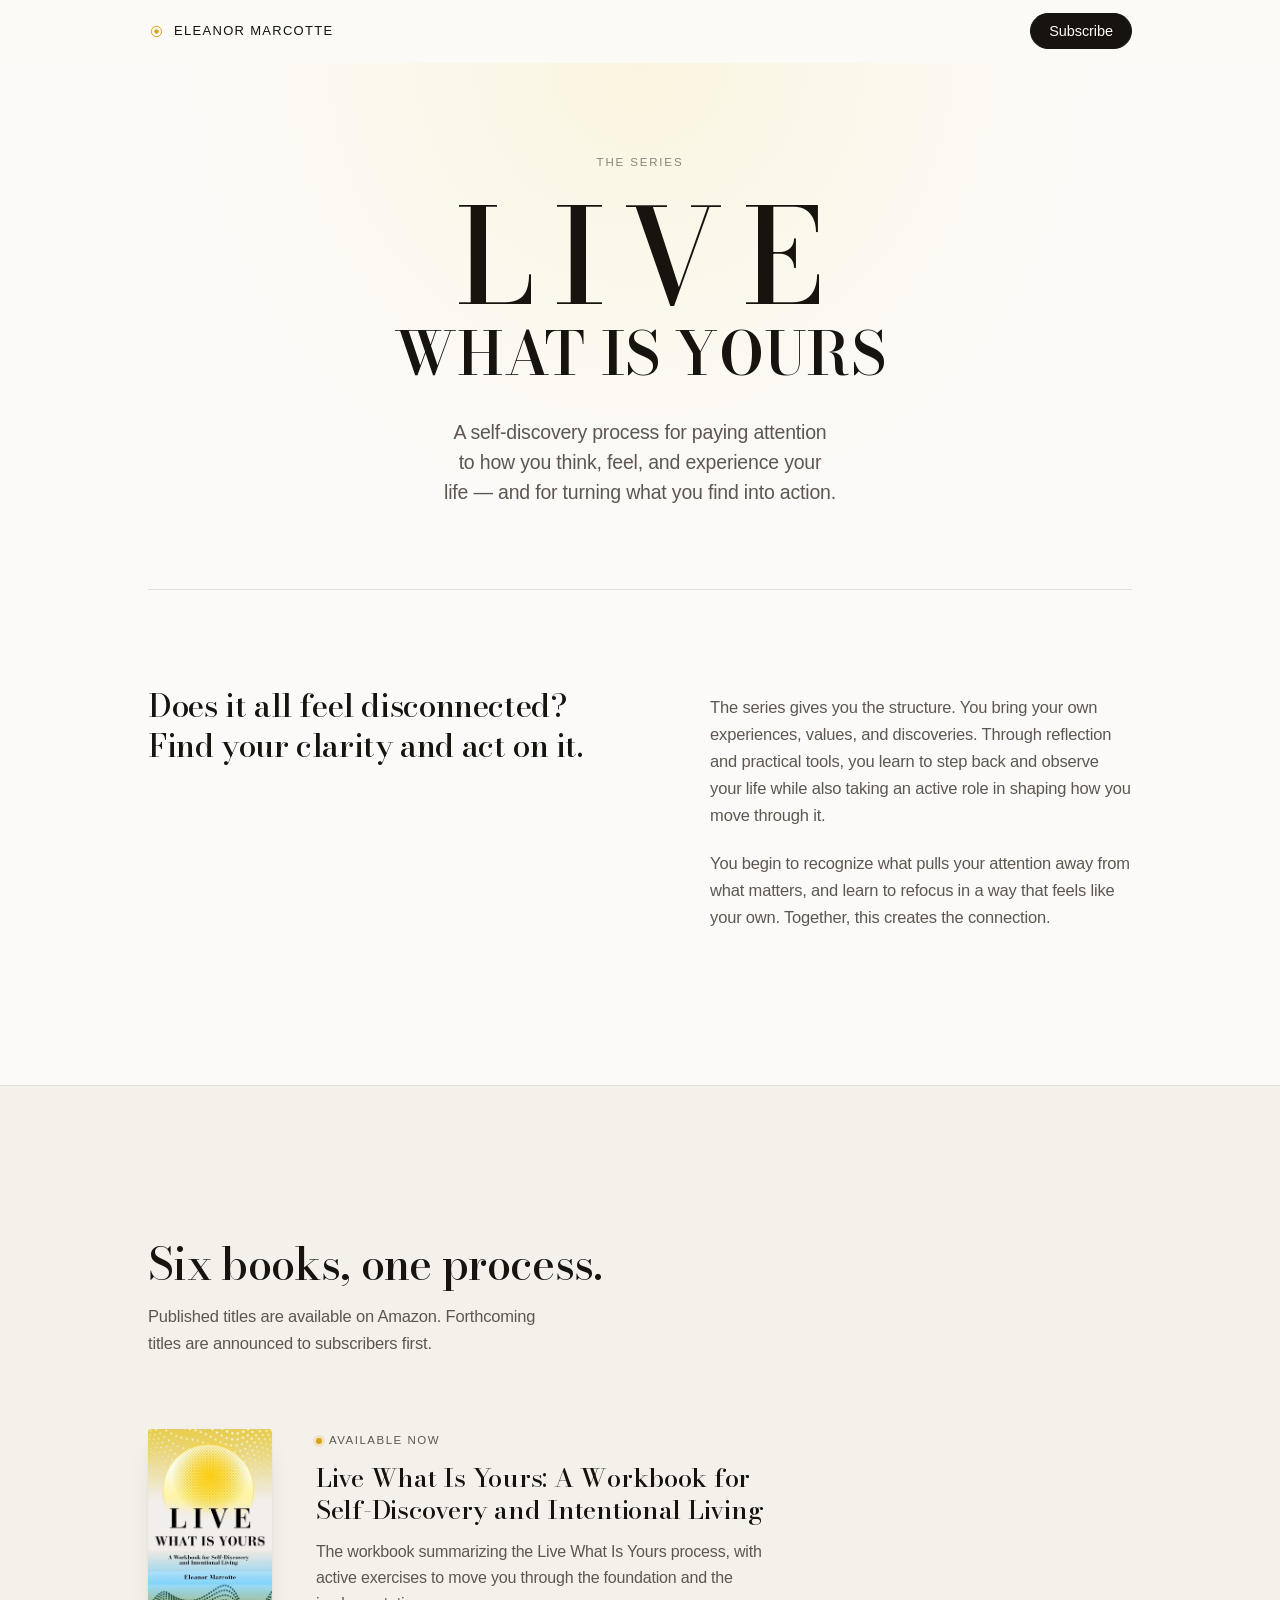
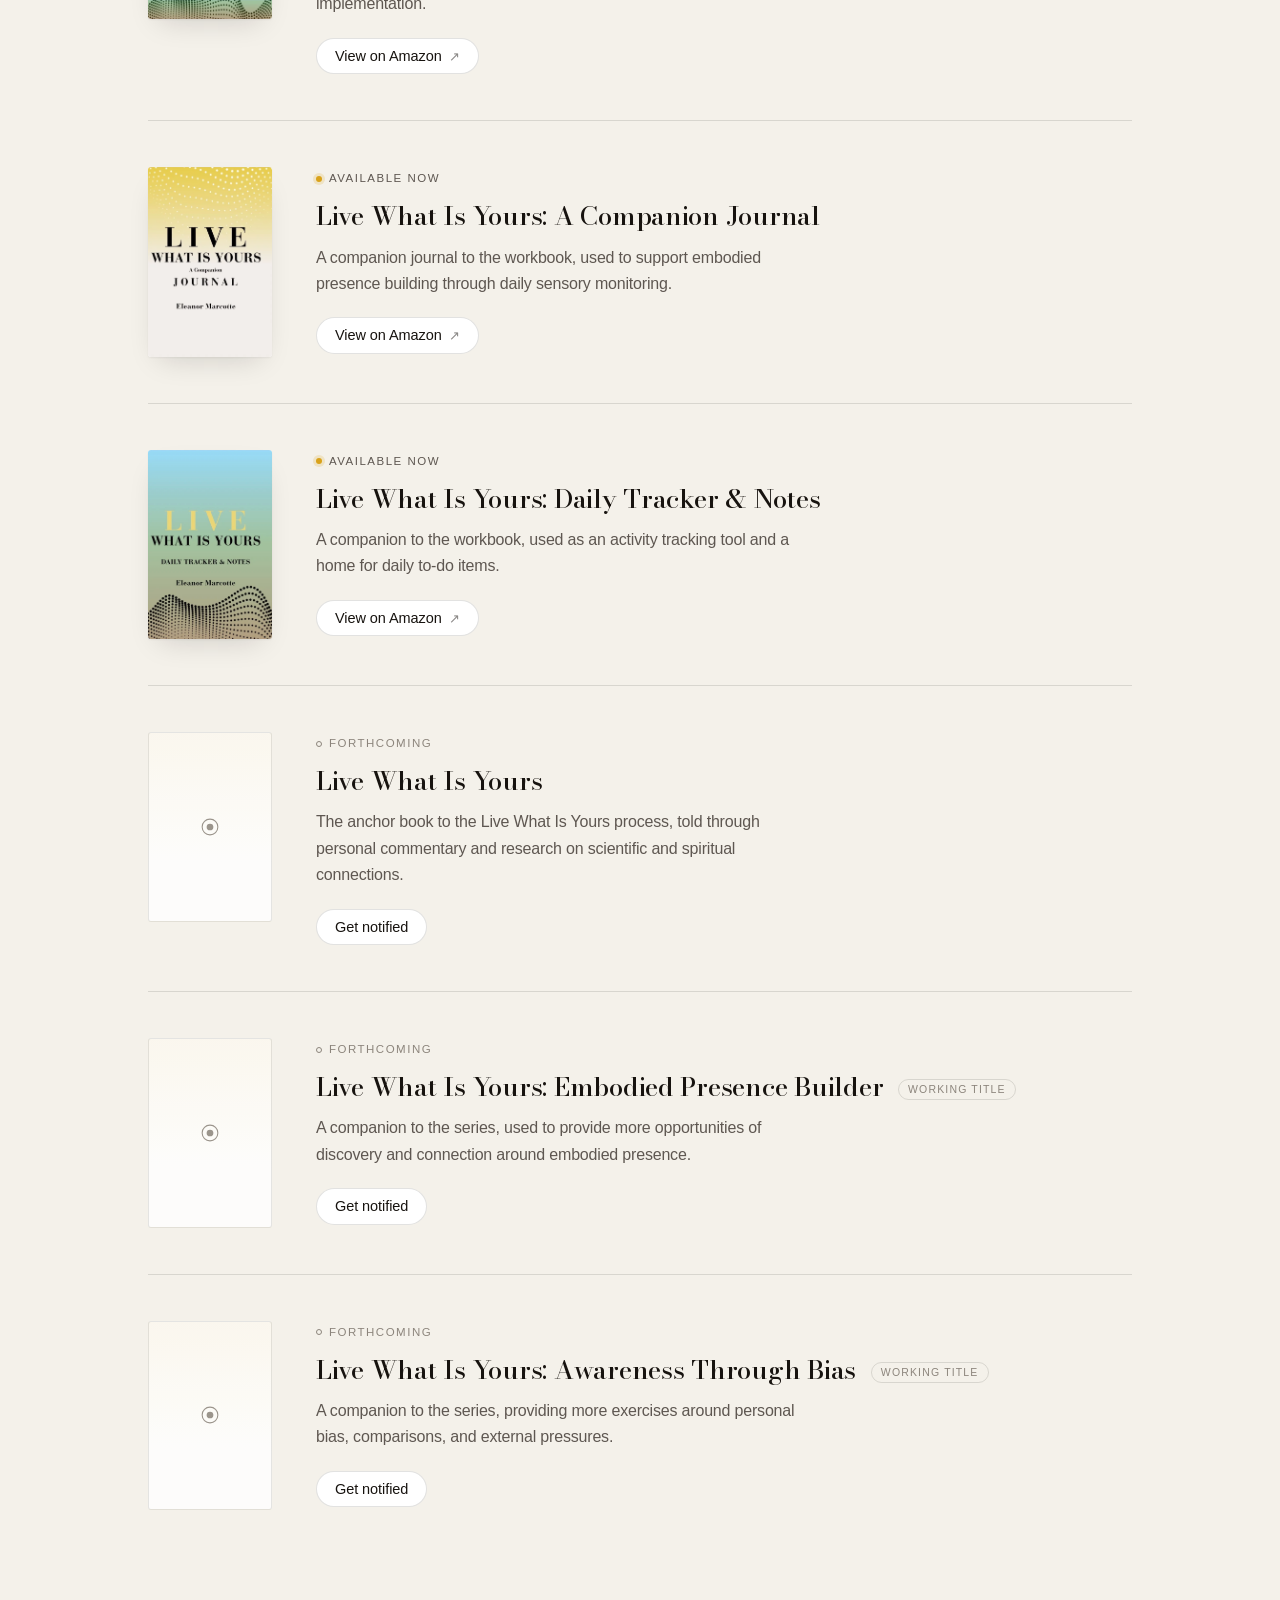
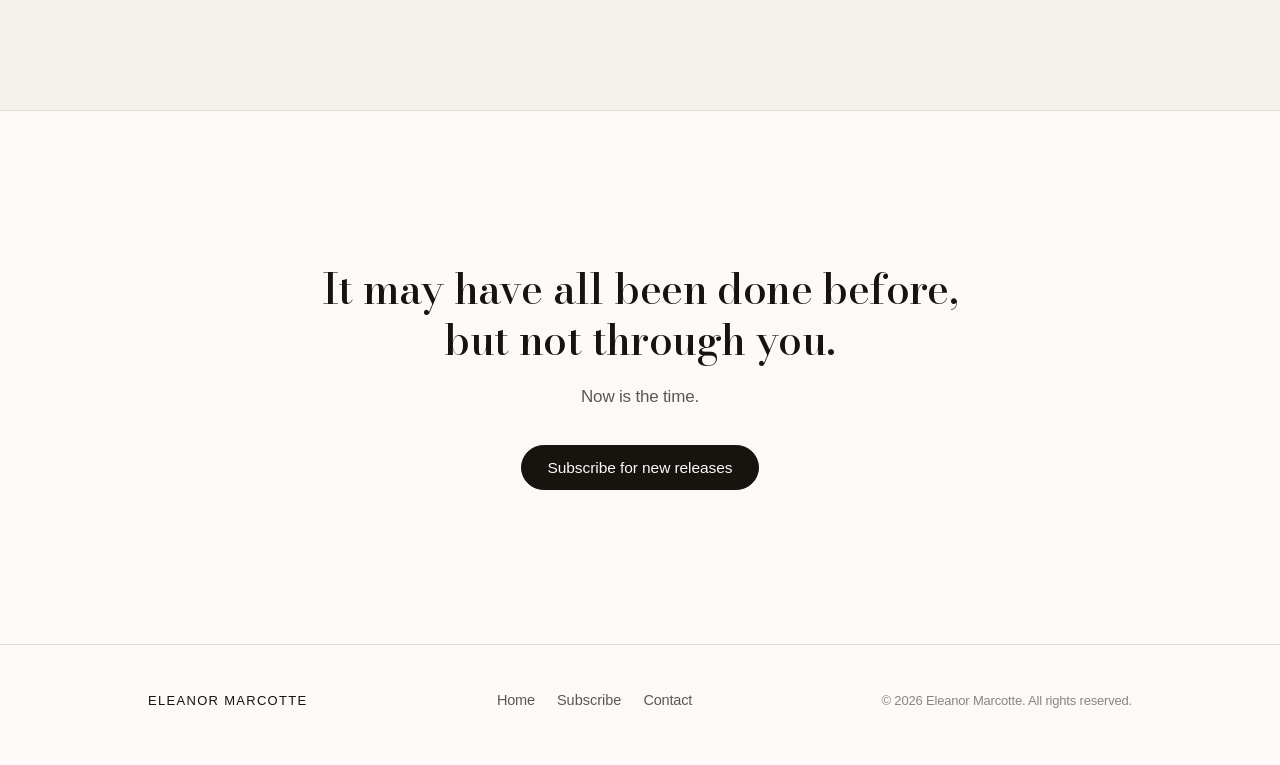
==== commit 4e2c87cb: "Add files via upload" ====
--- a/books.html
+++ b/books.html
@@ -202,33 +202,6 @@
     </div>
   </section>
 
-  <!-- ───────────────────────── About ───────────────────────── -->
-  <section class="about" aria-labelledby="aboutTitle">
-    <div class="wrap">
-      <div class="about-grid">
-        <div class="about-label reveal">
-          <p class="eyebrow">The Author</p>
-          <h2 class="section-title" id="aboutTitle">Eleanor Marcotte</h2>
-        </div>
-        <div class="about-body reveal" style="--d:.06s">
-          <p>
-            After a decade in corporate life, Eleanor Marcotte stepped away to explore why,
-            despite having built a successful life, something still felt slightly off.
-          </p>
-          <p>
-            That transition revealed her desire to help society see life through a kinder lens.
-            Though she began with an economic perspective, her own journey turned the focus
-            inward, leading to a deeper understanding of what influences us and what truly matters.
-          </p>
-          <p>
-            A wife and mother, Eleanor holds a BA in English and a BS in Finance. She writes from
-            the perspective of someone who has lived the questions she explores.
-          </p>
-        </div>
-      </div>
-    </div>
-  </section>
-
   <!-- ───────────────────────── Closing ───────────────────────── -->
   <section class="closing">
     <div class="wrap">
--- a/assets/css/styles.css
+++ b/assets/css/styles.css
@@ -37,6 +37,13 @@
   --sun:        #D9A21A;   /* UI accent — darkened for contrast on cream */
   --sun-core:   #FECC06;   /* the bright yellow at the centre of the cover's sun */
   --sun-soft:   #F2DFA6;
+
+  /* the rest of the cover palette, sampled from the printed art */
+  --sky:        #8FD4F1;   /* the blue band beneath the sun */
+  --hill:       #27401F;   /* the halftone dot range along the base */
+  --sand:       #A89675;   /* the warm ground under it */
+  --haze:       color-mix(in srgb, var(--paper) 84%, var(--sky));
+  --hill-dot:   color-mix(in srgb, var(--hill) 66%, transparent);
   --horizon:    rgba(23,19,15,.32);
   --shadow:     0 1px 2px rgba(23,19,15,.05), 0 12px 28px -12px rgba(23,19,15,.18);
   --shadow-lg:  0 1px 2px rgba(23,19,15,.06), 0 28px 60px -20px rgba(23,19,15,.30);
@@ -66,6 +73,11 @@
     --sun:       #EAC15C;
     --sun-core:  #FECC06;
     --sun-soft:  #4A3E22;
+    --sky:       #2F5568;
+    --hill:      #9FB489;
+    --sand:      #7A6C54;
+    --haze:      color-mix(in srgb, var(--paper) 86%, var(--sky));
+    --hill-dot:  color-mix(in srgb, var(--hill) 40%, transparent);
     --horizon:   rgba(243,239,233,.30);
     --shadow:    0 1px 2px rgba(0,0,0,.5), 0 12px 28px -12px rgba(0,0,0,.7);
     --shadow-lg: 0 1px 2px rgba(0,0,0,.5), 0 28px 60px -20px rgba(0,0,0,.8);
@@ -312,13 +324,20 @@
   flex:1;
   display:grid;
   place-items:center;
-  padding-block: clamp(48px, 9vh, 104px) clamp(44px, 8vh, 92px);
+  padding-block: clamp(40px, 7vh, 84px) clamp(36px, 6vh, 74px);
   text-align:center;
 }
 
 .home-inner{
   /* the sun is capped by viewport height so the whole page holds on a laptop */
-  --sun-size: min(clamp(230px, 40vw, 400px), 42vh);
+  --sun-size: min(clamp(224px, 39vw, 392px), 38vh);
+
+  /* Nothing in the composition may show a straight edge: everything is faded
+     out at the sides, so the sky and the land end in air rather than in a box. */
+  --edge-fade:linear-gradient(to right,
+    transparent 0%, #000 13%, #000 87%, transparent 100%);
+
+
   display:flex;
   flex-direction:column;
   align-items:center;
@@ -327,12 +346,13 @@
 /* The sun rises from behind a horizon line. The line is the land: it clips the
    disc, so the sun never reaches the name below it. */
 .sunrise{
-  width:min(720px, 100%);
+  width:min(760px, 100%);
   display:flex;
   flex-direction:column;
   align-items:center;
 }
 
+/* Sky: warm at the sun, cooling to the cover's blue band as it nears the land. */
 .sunrise-window{
   position:relative;
   width:100%;
@@ -340,6 +360,14 @@
   overflow:hidden;
   display:flex;
   justify-content:center;
+  /* An ellipse rising off the horizon rather than a band, so the sky has no
+     straight edge anywhere — it simply runs out of air. */
+  background:radial-gradient(78% 118% at 50% 100%,
+    color-mix(in srgb, var(--sky) 20%, transparent) 0%,
+    color-mix(in srgb, var(--sky) 10%, transparent) 44%,
+    transparent 76%);
+  -webkit-mask-image:var(--edge-fade);
+          mask-image:var(--edge-fade);
 }
 
 .sun{
@@ -357,13 +385,14 @@
   inset:0;                 /* full-height, so the overlay has no visible edge */
   background:linear-gradient(to bottom,
     transparent 58%,
-    color-mix(in srgb, var(--paper) 34%, transparent) 82%,
-    color-mix(in srgb, var(--paper) 78%, transparent) 100%);
+    color-mix(in srgb, var(--haze) 30%, transparent) 82%,
+    color-mix(in srgb, var(--haze) 72%, transparent) 100%);
   pointer-events:none;
 }
 
 .horizon{
   position:relative;
+  z-index:2;
   width:100%;
   height:1px;
   background:linear-gradient(to right,
@@ -389,6 +418,33 @@
   animation:glowIn 1.5s var(--ease) .5s both;
 }
 
+/* The halftone dot range from the base of the covers, receding below the
+   horizon. The contour is an SVG mask; the dots are a CSS pattern, so they
+   stay circular however wide the band gets. */
+.land{
+  position:relative;
+  z-index:1;
+  width:100%;
+  height:calc(var(--sun-size) * .25);
+  overflow:hidden;
+  -webkit-mask-image:var(--edge-fade);
+          mask-image:var(--edge-fade);
+  animation:landIn 1.4s var(--ease) .6s both;
+}
+
+/* Each dot rides its own column, rising and falling as the wave passes through
+   it — drawn per frame in `assets/js/main.js`, because a CSS pattern can only
+   ever be slid around, never made to swell. */
+.land-canvas{
+  display:block;
+  width:100%;
+  height:100%;
+}
+
+@keyframes landIn{
+  from{ opacity:0; transform:translateY(8px); }
+}
+
 @keyframes sunrise{
   from{ transform:translateY(54%); opacity:0; }
   30%{ opacity:1; }
@@ -406,7 +462,7 @@
 }
 
 .home-name{
-  margin-top:clamp(26px, 4.4vh, 46px);
+  margin-top:clamp(14px, 2.4vh, 28px);
   font-family:var(--serif);
   font-size:clamp(38px, 8.4vw, 86px);
   line-height:1.02;
@@ -657,36 +713,12 @@
   }
 }
 
-/* ── About ───────────────────────────────────────────────────────────── */
-
-.about{ padding-block:var(--sec); }
-
-.about-grid{ display:grid; gap:34px; }
-
-.about-body{
-  display:grid;
-  gap:20px;
-  color:var(--ink-2);
-  font-size:16.5px;
-  max-width:58ch;
-}
-
-@media (min-width:820px){
-  .about-grid{
-    grid-template-columns:1fr 1.25fr;
-    column-gap:clamp(40px, 7vw, 96px);
-    align-items:start;
-  }
-  .about-label .section-title{ margin-top:14px; }
-}
-
 /* ── Closing ─────────────────────────────────────────────────────────── */
 
 .closing{
   padding-block:var(--sec);
   text-align:center;
-  border-top:1px solid var(--line-soft);
-  background:var(--paper-2);
+  background:var(--paper);
 }
 
 .closing-quote{
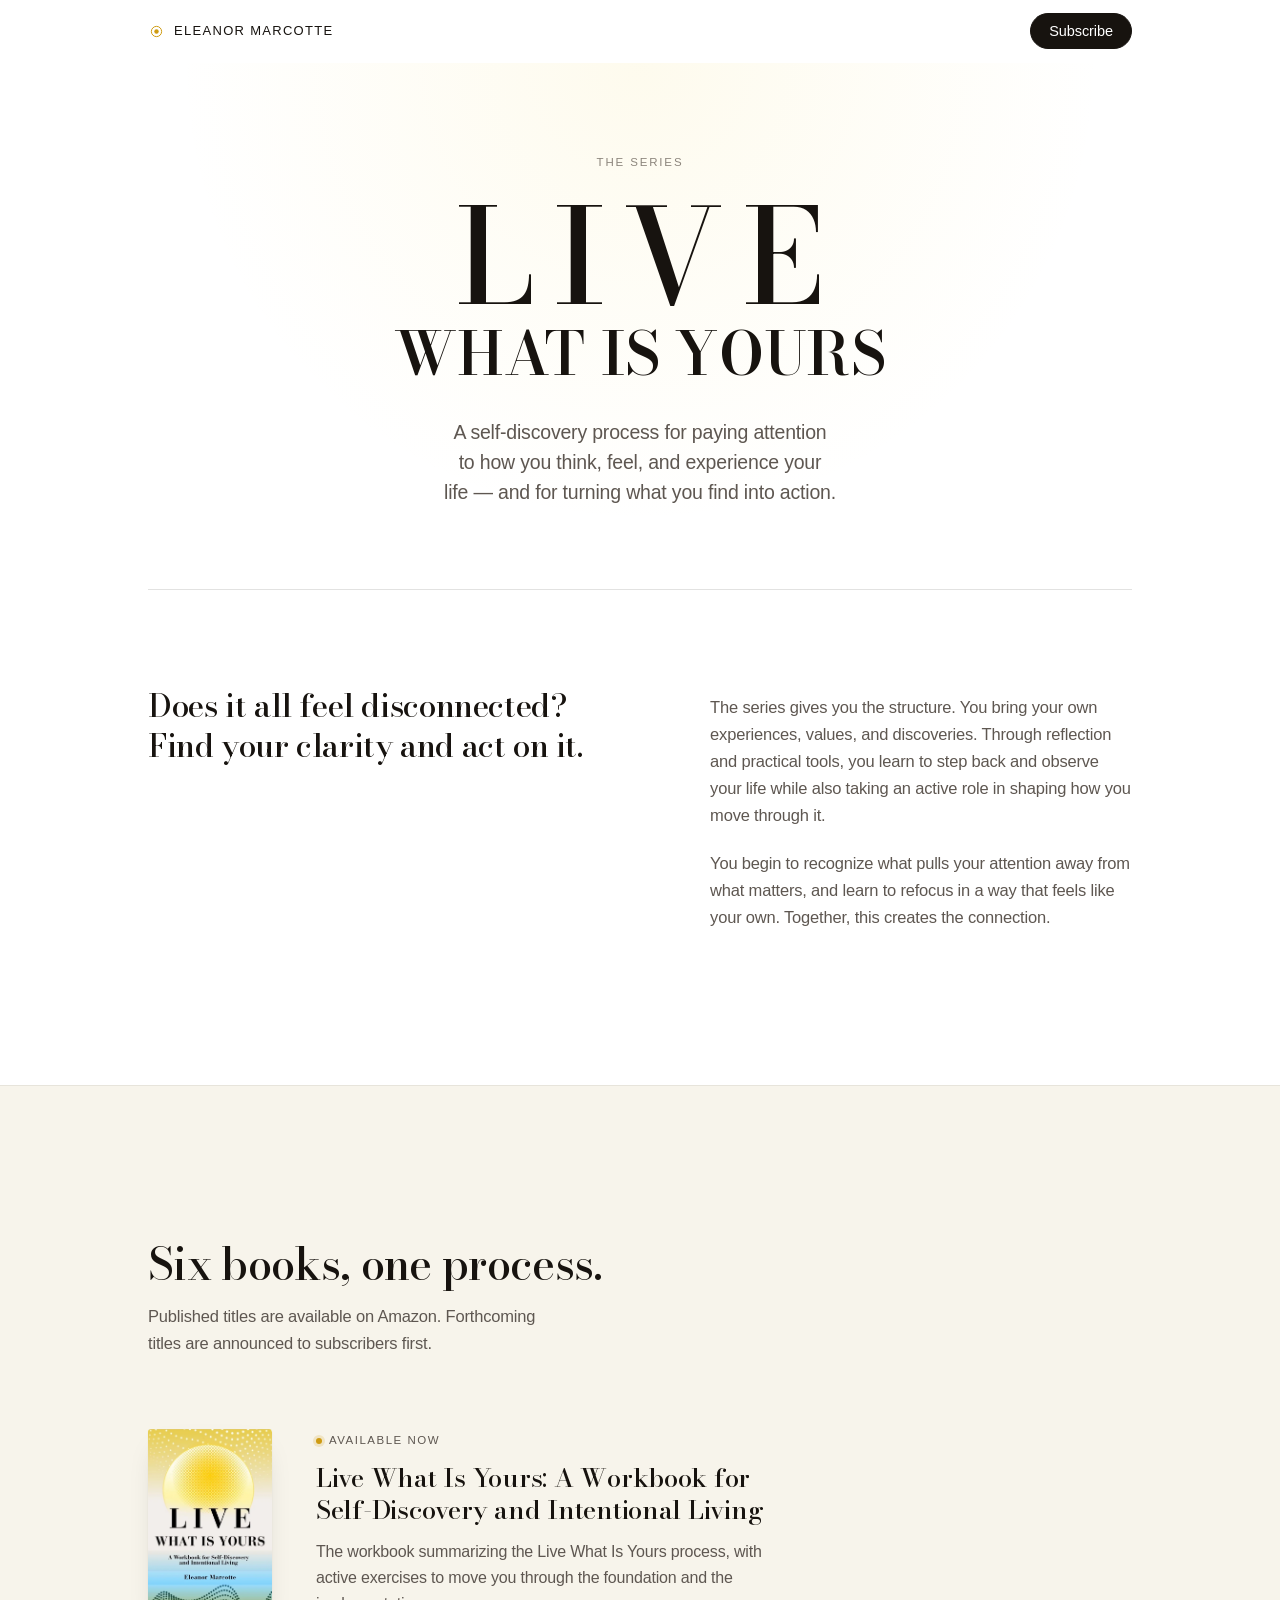
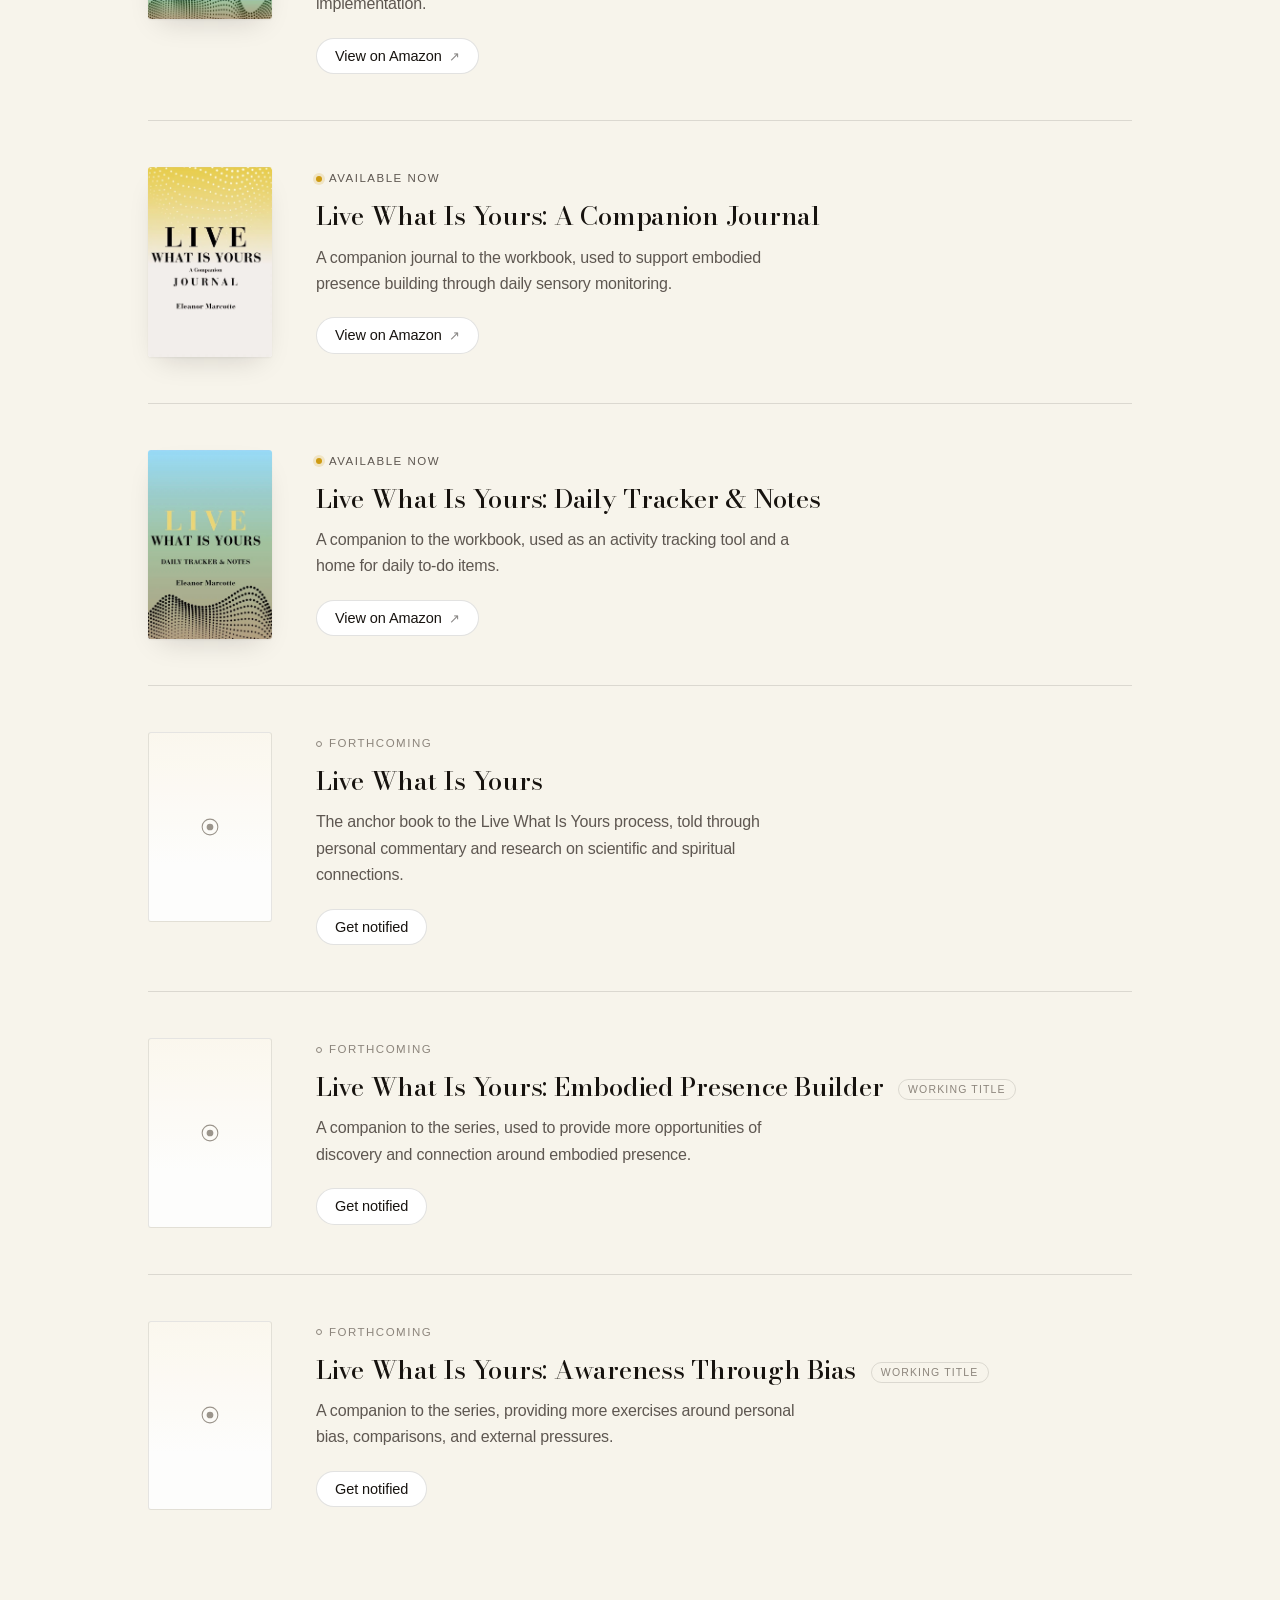
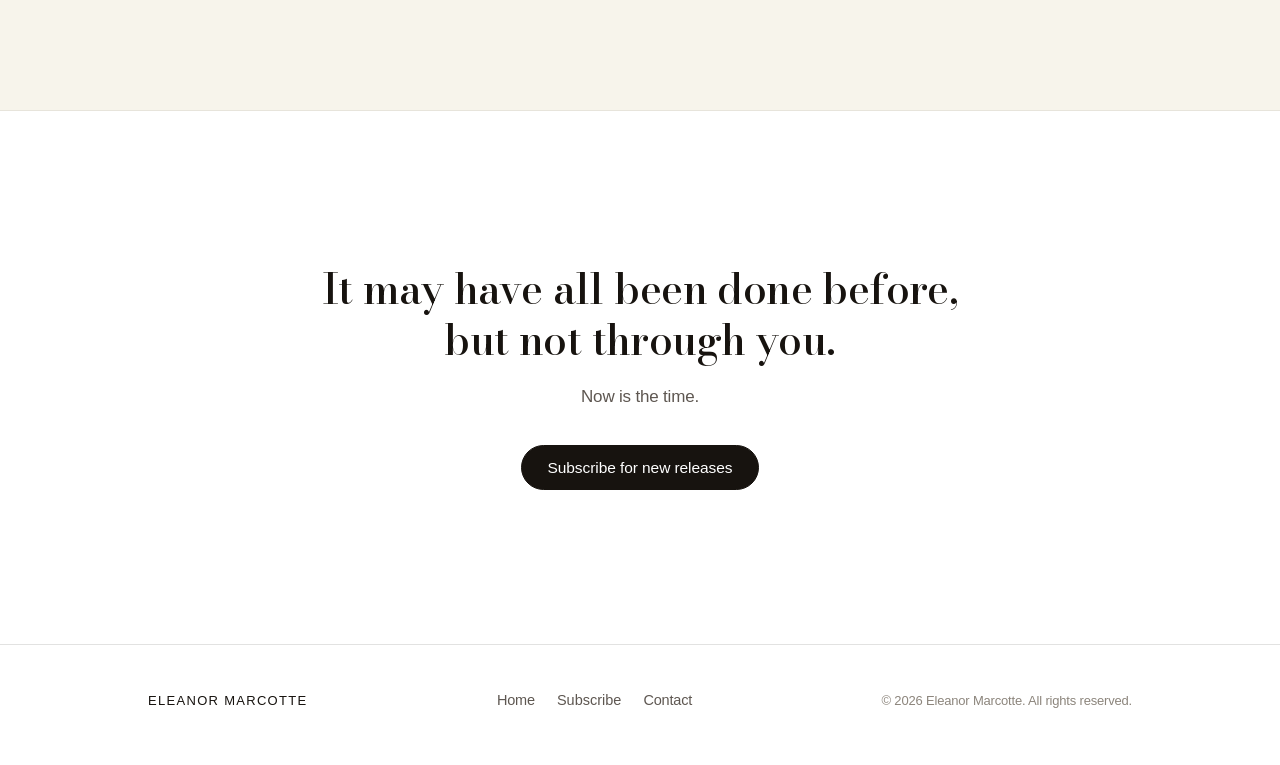
==== commit b717aa30: "Add files via upload" ====
--- a/books.html
+++ b/books.html
@@ -17,8 +17,7 @@
 
 <link rel="icon" href="assets/img/favicon.svg" type="image/svg+xml">
 <link rel="apple-touch-icon" href="assets/img/apple-touch-icon.png">
-<meta name="theme-color" content="#FBFAF8" media="(prefers-color-scheme: light)">
-<meta name="theme-color" content="#131211" media="(prefers-color-scheme: dark)">
+<meta name="theme-color" content="#FFFFFF">
 
 <link rel="preload" href="assets/fonts/bodoni-moda-latin.woff2" as="font" type="font/woff2" crossorigin>
 <link rel="stylesheet" href="assets/css/styles.css">
@@ -105,8 +104,7 @@
             <h3 class="book-title">Live What Is Yours: A&nbsp;Workbook for Self-Discovery and Intentional Living</h3>
             <p class="book-desc">The workbook summarizing the Live What Is Yours process, with active exercises to move you through the foundation and the implementation.</p>
             <div class="book-actions">
-              <!-- AMAZON-LINK: replace with the workbook's Amazon URL -->
-              <a class="btn btn-outline btn-sm" href="https://www.amazon.com/dp/REPLACE_WITH_ASIN" target="_blank" rel="noopener">
+              <a class="btn btn-outline btn-sm" aria-label="View Live What Is Yours: A Workbook for Self-Discovery and Intentional Living on Amazon" href="https://a.co/d/08HCwwo3" target="_blank" rel="noopener">
                 View on Amazon <span class="ext" aria-hidden="true">↗</span>
               </a>
             </div>
@@ -125,8 +123,7 @@
             <h3 class="book-title">Live What Is Yours: A&nbsp;Companion Journal</h3>
             <p class="book-desc">A companion journal to the workbook, used to support embodied presence building through daily sensory monitoring.</p>
             <div class="book-actions">
-              <!-- AMAZON-LINK: replace with the journal's Amazon URL -->
-              <a class="btn btn-outline btn-sm" href="https://www.amazon.com/dp/REPLACE_WITH_ASIN" target="_blank" rel="noopener">
+              <a class="btn btn-outline btn-sm" aria-label="View Live What Is Yours: A Companion Journal on Amazon" href="https://www.amazon.com/stores/Eleanor-Marcotte/author/B0HKKD7YYT" target="_blank" rel="noopener">
                 View on Amazon <span class="ext" aria-hidden="true">↗</span>
               </a>
             </div>
@@ -145,8 +142,7 @@
             <h3 class="book-title">Live What Is Yours: Daily Tracker &amp; Notes</h3>
             <p class="book-desc">A companion to the workbook, used as an activity tracking tool and a home for daily to-do items.</p>
             <div class="book-actions">
-              <!-- AMAZON-LINK: replace with the tracker's Amazon URL -->
-              <a class="btn btn-outline btn-sm" href="https://www.amazon.com/dp/REPLACE_WITH_ASIN" target="_blank" rel="noopener">
+              <a class="btn btn-outline btn-sm" aria-label="View Live What Is Yours: Daily Tracker &amp; Notes on Amazon" href="https://a.co/d/0b1AHNf4" target="_blank" rel="noopener">
                 View on Amazon <span class="ext" aria-hidden="true">↗</span>
               </a>
             </div>
@@ -222,8 +218,7 @@
     <nav class="footer-nav" aria-label="Footer">
       <a href="index.html">Home</a>
       <button type="button" data-subscribe-open>Subscribe</button>
-      <!-- CONTACT: replace with the real address, or delete this line -->
-      <a href="mailto:hello@eleanormarcotte.com">Contact</a>
+      <a href="mailto:authoreleanormarcotte@gmail.com">Contact</a>
     </nav>
     <p class="footer-legal">© <span data-year>2026</span> Eleanor Marcotte. All rights reserved.</p>
   </div>
--- a/assets/css/styles.css
+++ b/assets/css/styles.css
@@ -25,26 +25,24 @@
                 U+20A0-20AB,U+20AD-20C0,U+2113,U+2C60-2C7F,U+A720-A7FF;
 }
 
+/* The site is light only. The books are printed on cream and the art is a
+   sunrise — there is no honest dark version of it, and the client asked for
+   white throughout. */
 :root{
-  --paper:      #FBFAF8;
-  --paper-2:    #F4F1EA;
+  --paper:      #FFFFFF;
+  --paper-2:    #F7F4EB;   /* warm tint for the books band */
   --surface:    #FFFFFF;
   --ink:        #17130F;
   --ink-2:      #5E5751;
   --ink-3:      #8C857C;
   --line:       rgba(23,19,15,.12);
   --line-soft:  rgba(23,19,15,.07);
-  --sun:        #D9A21A;   /* UI accent — darkened for contrast on cream */
-  --sun-core:   #FECC06;   /* the bright yellow at the centre of the cover's sun */
-  --sun-soft:   #F2DFA6;
+  --sun:        #CE9B12;   /* UI accent — darkened from the core for contrast */
+  --sun-core:   #F3D550;   /* the warm yellow at the centre of the cover's sun */
+  --sun-soft:   #F7E9B4;
 
   /* the rest of the cover palette, sampled from the printed art */
-  --sky:        #8FD4F1;   /* the blue band beneath the sun */
-  --hill:       #27401F;   /* the halftone dot range along the base */
-  --sand:       #A89675;   /* the warm ground under it */
-  --haze:       color-mix(in srgb, var(--paper) 84%, var(--sky));
-  --hill-dot:   color-mix(in srgb, var(--hill) 66%, transparent);
-  --horizon:    rgba(23,19,15,.32);
+  --sky-crown:  #E8D368;   /* the yellow at the top of the cover */
   --shadow:     0 1px 2px rgba(23,19,15,.05), 0 12px 28px -12px rgba(23,19,15,.18);
   --shadow-lg:  0 1px 2px rgba(23,19,15,.06), 0 28px 60px -20px rgba(23,19,15,.30);
 
@@ -60,30 +58,6 @@
   color-scheme: light;
 }
 
-@media (prefers-color-scheme: dark){
-  :root{
-    --paper:     #131211;
-    --paper-2:   #1A1817;
-    --surface:   #1C1A18;
-    --ink:       #F3EFE9;
-    --ink-2:     #ADA69D;
-    --ink-3:     #837B72;
-    --line:      rgba(243,239,233,.14);
-    --line-soft: rgba(243,239,233,.08);
-    --sun:       #EAC15C;
-    --sun-core:  #FECC06;
-    --sun-soft:  #4A3E22;
-    --sky:       #2F5568;
-    --hill:      #9FB489;
-    --sand:      #7A6C54;
-    --haze:      color-mix(in srgb, var(--paper) 86%, var(--sky));
-    --hill-dot:  color-mix(in srgb, var(--hill) 40%, transparent);
-    --horizon:   rgba(243,239,233,.30);
-    --shadow:    0 1px 2px rgba(0,0,0,.5), 0 12px 28px -12px rgba(0,0,0,.7);
-    --shadow-lg: 0 1px 2px rgba(0,0,0,.5), 0 28px 60px -20px rgba(0,0,0,.8);
-    color-scheme: dark;
-  }
-}
 
 /* ── Base ────────────────────────────────────────────────────────────── */
 
@@ -322,168 +296,111 @@
 }
 .home{
   flex:1;
-  display:grid;
-  place-items:center;
-  padding-block: clamp(40px, 7vh, 84px) clamp(36px, 6vh, 74px);
-  text-align:center;
-}
-
-.home-inner{
-  /* the sun is capped by viewport height so the whole page holds on a laptop */
-  --sun-size: min(clamp(224px, 39vw, 392px), 38vh);
-
-  /* Nothing in the composition may show a straight edge: everything is faded
-     out at the sides, so the sky and the land end in air rather than in a box. */
-  --edge-fade:linear-gradient(to right,
-    transparent 0%, #000 13%, #000 87%, transparent 100%);
-
-
   display:flex;
   flex-direction:column;
   align-items:center;
 }
 
-/* The sun rises from behind a horizon line. The line is the land: it clips the
-   disc, so the sun never reaches the name below it. */
-.sunrise{
-  width:min(760px, 100%);
+/* The cover's top half: full bleed, running off the top of the page, the
+   colour graduating to white exactly where the page takes over. */
+.cover{
+  --sun-size: min(clamp(300px, 56vw, 620px), 56vh);
+  position:relative;
+  width:100%;
   display:flex;
   flex-direction:column;
   align-items:center;
-}
-
-/* Sky: warm at the sun, cooling to the cover's blue band as it nears the land. */
-.sunrise-window{
-  position:relative;
-  width:100%;
-  height:calc(var(--sun-size) * .74);
+  padding-block: clamp(16px, 3vh, 46px) clamp(24px, 4vh, 54px);
+  padding-inline: var(--gut);
   overflow:hidden;
-  display:flex;
-  justify-content:center;
-  /* An ellipse rising off the horizon rather than a band, so the sky has no
-     straight edge anywhere — it simply runs out of air. */
-  background:radial-gradient(78% 118% at 50% 100%,
-    color-mix(in srgb, var(--sky) 20%, transparent) 0%,
-    color-mix(in srgb, var(--sky) 10%, transparent) 44%,
-    transparent 76%);
-  -webkit-mask-image:var(--edge-fade);
-          mask-image:var(--edge-fade);
-}
-
-.sun{
-  width:var(--sun-size);
-  height:var(--sun-size);
-  flex:none;
-  animation:sunrise 1.85s cubic-bezier(.16,.7,.24,1) .16s both;
-}
-.sun-svg{ width:100%; height:100%; }
-
-/* Atmosphere: the disc thins into the ground as it nears the land. */
-.sunrise-window::after{
-  content:"";
+  isolation:isolate;
+}
+
+/* Read straight down the printed cover's left edge, ending on the page's
+   own white so there is no seam between the art and the page. */
+.cover-field{
   position:absolute;
-  inset:0;                 /* full-height, so the overlay has no visible edge */
+  inset:0;
+  z-index:-1;
   background:linear-gradient(to bottom,
-    transparent 58%,
-    color-mix(in srgb, var(--haze) 30%, transparent) 82%,
-    color-mix(in srgb, var(--haze) 72%, transparent) 100%);
-  pointer-events:none;
-}
-
-.horizon{
-  position:relative;
-  z-index:2;
-  width:100%;
-  height:1px;
-  background:linear-gradient(to right,
-    transparent 0%,
-    var(--horizon) 16%,
-    var(--horizon) 84%,
-    transparent 100%);
-  animation:horizonIn 1s var(--ease) both;
-}
-
-/* Light spilling onto the land as the sun clears it. */
-.horizon::after{
-  content:"";
+    #E8D368 0%,
+    #E6D478 14%,
+    #EADB93 32%,
+    #EDE0AA 48%,
+    #EEE5C1 63%,
+    #F0E9D8 77%,
+    #F5F2EC 89%,
+    var(--paper) 100%);
+}
+
+/* The white halftone across the crown — drawn per frame in main.js so a slow
+   swell can pass through it. Spacing and dot size are measured off the print:
+   ~28px apart and 3.6px → 1.6px as it recedes, at the cover's own scale. */
+.cover-dots{
   position:absolute;
-  left:50%; top:0;
-  width:calc(var(--sun-size) * 1.25);
-  height:calc(var(--sun-size) * .3);
-  transform:translateX(-50%);
-  background:radial-gradient(ellipse at 50% 0%,
-    color-mix(in srgb, var(--sun-core) 20%, transparent) 0%,
-    transparent 72%);
-  pointer-events:none;
-  animation:glowIn 1.5s var(--ease) .5s both;
-}
-
-/* The halftone dot range from the base of the covers, receding below the
-   horizon. The contour is an SVG mask; the dots are a CSS pattern, so they
-   stay circular however wide the band gets. */
-.land{
-  position:relative;
-  z-index:1;
-  width:100%;
-  height:calc(var(--sun-size) * .25);
-  overflow:hidden;
-  -webkit-mask-image:var(--edge-fade);
-          mask-image:var(--edge-fade);
-  animation:landIn 1.4s var(--ease) .6s both;
-}
-
-/* Each dot rides its own column, rising and falling as the wave passes through
-   it — drawn per frame in `assets/js/main.js`, because a CSS pattern can only
-   ever be slid around, never made to swell. */
-.land-canvas{
+  inset:0;
   display:block;
   width:100%;
   height:100%;
 }
 
-@keyframes landIn{
-  from{ opacity:0; transform:translateY(8px); }
-}
-
-@keyframes sunrise{
-  from{ transform:translateY(54%); opacity:0; }
-  30%{ opacity:1; }
-  to{ transform:translateY(0); opacity:1; }
-}
-@keyframes horizonIn{
-  from{ transform:scaleX(.24); opacity:0; }
-}
-@keyframes glowIn{
-  from{ opacity:0; }
-}
-
-@media (prefers-color-scheme: dark){
-  :root:not([data-theme="light"]) .sun-halo{ opacity:.55; }
-}
-
+/* What no-JS viewers get instead: the same field, standing still. */
+.cover-dots-static{
+  position:absolute;
+  inset:0;
+  background-image:
+    radial-gradient(circle at center, #fff 2.9px, transparent 3.2px),
+    radial-gradient(circle at center, rgba(255,255,255,.72) 1.7px, transparent 2px);
+  background-size:38px 38px, 27px 27px;
+  background-position:0 0, 19px 14px;
+  -webkit-mask-image:linear-gradient(to bottom, #000 0%, #000 26%, transparent 58%);
+          mask-image:linear-gradient(to bottom, #000 0%, #000 26%, transparent 58%);
+}
+html.js .cover-dots-static{ display:none; }
+
+.cover-sun{
+  width:var(--sun-size);
+  max-width:100%;
+  aspect-ratio:1;
+  animation:sunIn 1.5s cubic-bezier(.2,.7,.25,1) both;
+}
+.sun-svg{ width:100%; height:100%; }
+
+@keyframes sunIn{
+  from{ opacity:0; transform:scale(.94); }
+}
+
+/* Set where the title sits on the cover: low on the sun, where the field has
+   already given way to near-white. */
 .home-name{
-  margin-top:clamp(14px, 2.4vh, 28px);
+  margin-top:calc(var(--sun-size) * -.24);
   font-family:var(--serif);
-  font-size:clamp(38px, 8.4vw, 86px);
+  font-size:clamp(34px, 7.6vw, 82px);
   line-height:1.02;
   letter-spacing:-.018em;
+  text-align:center;
   text-wrap:balance;
+  animation:rise .9s var(--ease) .32s both;
 }
 
 .home-actions{
-  margin-top:clamp(30px, 4.6vh, 44px);
+  margin-top:clamp(30px, 5vh, 52px);
   display:flex;
   flex-wrap:wrap;
   gap:12px;
   justify-content:center;
+  padding-inline:var(--gut);
 }
 
 .home-note{
-  margin-top:clamp(18px, 2.6vh, 24px);
+  margin-top:clamp(18px, 2.6vh, 26px);
+  margin-bottom:clamp(28px, 5vh, 56px);
   font-size:12.5px;
   letter-spacing:.1em;
   text-transform:uppercase;
   color:var(--ink-3);
+  text-align:center;
+  padding-inline:var(--gut);
 }
 
 /* ── Series masthead (books page) ────────────────────────────────────── */
@@ -804,10 +721,6 @@
   -webkit-backdrop-filter:blur(6px);
   backdrop-filter:blur(6px);
 }
-@media (prefers-color-scheme: dark){
-  .modal::backdrop{ background:rgba(0,0,0,.6); }
-}
-
 .modal[open]{ animation:modalIn .34s var(--ease) both; }
 .modal[open]::backdrop{ animation:fadeIn .34s var(--ease) both; }
 .modal.is-closing{ animation:modalOut .2s var(--ease) both; }
@@ -908,9 +821,6 @@
   line-height:1.4;
 }
 .form-msg.is-error{ color:#C0392B; }
-@media (prefers-color-scheme: dark){
-  .form-msg.is-error{ color:#E8796B; }
-}
 .form-msg.is-setup{
   color:var(--ink-2);
   background:color-mix(in srgb, var(--sun) 14%, transparent);
